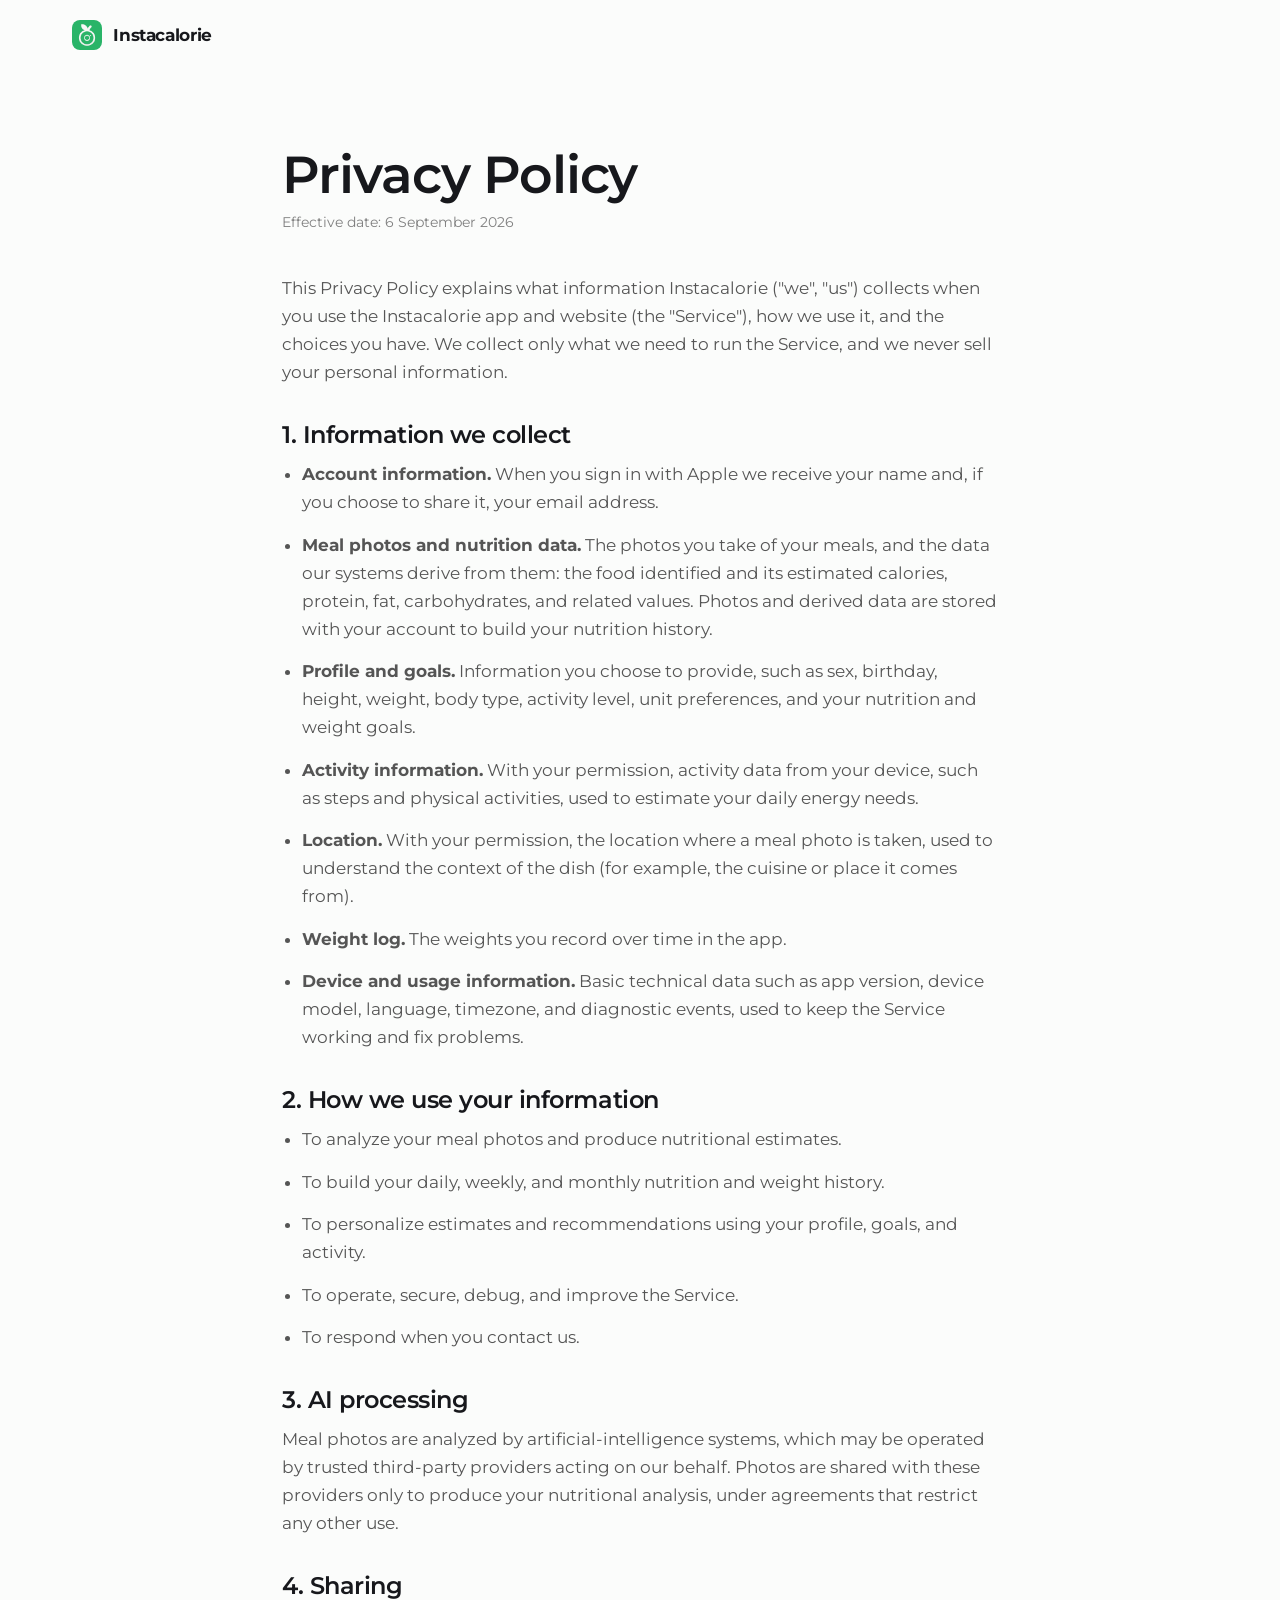
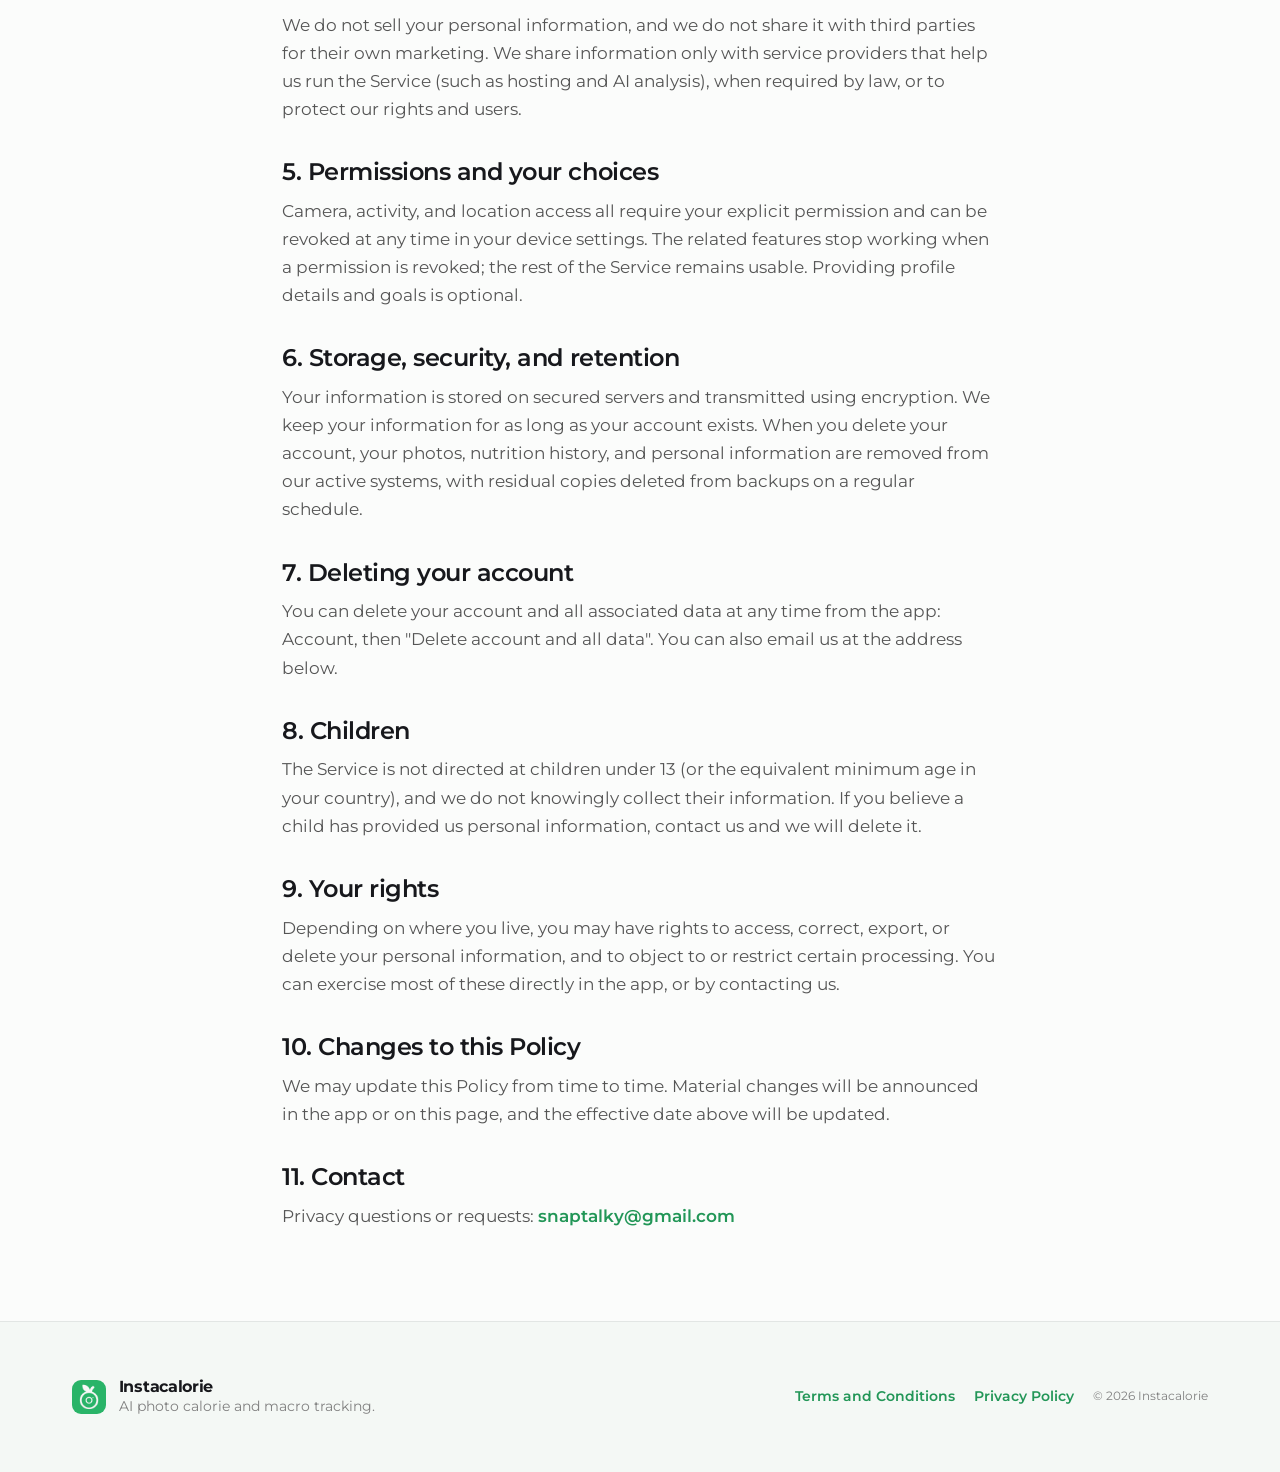
==== privacy/index.html @ 56c182c9 "Add terms and privacy pages" ====
<!DOCTYPE html>
<html lang="en">
<head>
<meta charset="UTF-8">
<meta name="viewport" content="width=device-width, initial-scale=1, viewport-fit=cover">

<title>Privacy Policy · Instacalorie</title>
<meta name="description" content="Privacy Policy for the Instacalorie app.">
<meta name="robots" content="index,follow">
<link rel="canonical" href="https://instacalorie.com/privacy/">

<meta name="theme-color" content="#29B468">
<link rel="icon" type="image/png" sizes="32x32" href="/assets/img/favicon-32.png">
<link rel="apple-touch-icon" sizes="180x180" href="/assets/img/favicon-180.png">

<link rel="preconnect" href="https://fonts.googleapis.com">
<link rel="preconnect" href="https://fonts.gstatic.com" crossorigin>
<link href="https://fonts.googleapis.com/css2?family=Montserrat:wght@400;500;600;700&display=swap" rel="stylesheet">
<link rel="stylesheet" href="/assets/css/styles.css">

<style>
.legal{max-width:var(--container-narrow);margin-inline:auto;padding:clamp(2.5rem,6vw,5rem) var(--pad)}
.legal h1{font-size:var(--fs-h2);margin-bottom:.5rem}
.legal .updated{color:var(--text-mute);font-size:var(--fs-small);margin-bottom:2.5rem}
.legal h2{font-size:var(--fs-h3);margin:2.25rem 0 .75rem}
.legal p,.legal li{color:var(--text-soft);margin-bottom:.9rem}
.legal ul{padding-left:1.25rem;margin-bottom:1rem}
.legal a{color:var(--accent-strong);font-weight:600}
.legal a:hover{text-decoration:underline}
.legal-header{display:flex;align-items:center;gap:.7rem;padding:1.25rem var(--pad);max-width:var(--container);margin-inline:auto}
.legal-header img{width:30px;height:30px;border-radius:8px}
.legal-header strong{letter-spacing:-.02em}
</style>
</head>
<body>

<header class="legal-header">
  <a href="/" style="display:flex;align-items:center;gap:.7rem">
    <img src="/assets/img/logo.png" alt="">
    <strong>Instacalorie</strong>
  </a>
</header>

<main class="legal">
  <h1>Privacy Policy</h1>
  <p class="updated">Effective date: 6 September 2026</p>

  <p>This Privacy Policy explains what information Instacalorie ("we", "us") collects when you use the Instacalorie app and website (the "Service"), how we use it, and the choices you have. We collect only what we need to run the Service, and we never sell your personal information.</p>

  <h2>1. Information we collect</h2>
  <ul>
    <li><strong>Account information.</strong> When you sign in with Apple we receive your name and, if you choose to share it, your email address.</li>
    <li><strong>Meal photos and nutrition data.</strong> The photos you take of your meals, and the data our systems derive from them: the food identified and its estimated calories, protein, fat, carbohydrates, and related values. Photos and derived data are stored with your account to build your nutrition history.</li>
    <li><strong>Profile and goals.</strong> Information you choose to provide, such as sex, birthday, height, weight, body type, activity level, unit preferences, and your nutrition and weight goals.</li>
    <li><strong>Activity information.</strong> With your permission, activity data from your device, such as steps and physical activities, used to estimate your daily energy needs.</li>
    <li><strong>Location.</strong> With your permission, the location where a meal photo is taken, used to understand the context of the dish (for example, the cuisine or place it comes from).</li>
    <li><strong>Weight log.</strong> The weights you record over time in the app.</li>
    <li><strong>Device and usage information.</strong> Basic technical data such as app version, device model, language, timezone, and diagnostic events, used to keep the Service working and fix problems.</li>
  </ul>

  <h2>2. How we use your information</h2>
  <ul>
    <li>To analyze your meal photos and produce nutritional estimates.</li>
    <li>To build your daily, weekly, and monthly nutrition and weight history.</li>
    <li>To personalize estimates and recommendations using your profile, goals, and activity.</li>
    <li>To operate, secure, debug, and improve the Service.</li>
    <li>To respond when you contact us.</li>
  </ul>

  <h2>3. AI processing</h2>
  <p>Meal photos are analyzed by artificial-intelligence systems, which may be operated by trusted third-party providers acting on our behalf. Photos are shared with these providers only to produce your nutritional analysis, under agreements that restrict any other use.</p>

  <h2>4. Sharing</h2>
  <p>We do not sell your personal information, and we do not share it with third parties for their own marketing. We share information only with service providers that help us run the Service (such as hosting and AI analysis), when required by law, or to protect our rights and users.</p>

  <h2>5. Permissions and your choices</h2>
  <p>Camera, activity, and location access all require your explicit permission and can be revoked at any time in your device settings. The related features stop working when a permission is revoked; the rest of the Service remains usable. Providing profile details and goals is optional.</p>

  <h2>6. Storage, security, and retention</h2>
  <p>Your information is stored on secured servers and transmitted using encryption. We keep your information for as long as your account exists. When you delete your account, your photos, nutrition history, and personal information are removed from our active systems, with residual copies deleted from backups on a regular schedule.</p>

  <h2>7. Deleting your account</h2>
  <p>You can delete your account and all associated data at any time from the app: Account, then "Delete account and all data". You can also email us at the address below.</p>

  <h2>8. Children</h2>
  <p>The Service is not directed at children under 13 (or the equivalent minimum age in your country), and we do not knowingly collect their information. If you believe a child has provided us personal information, contact us and we will delete it.</p>

  <h2>9. Your rights</h2>
  <p>Depending on where you live, you may have rights to access, correct, export, or delete your personal information, and to object to or restrict certain processing. You can exercise most of these directly in the app, or by contacting us.</p>

  <h2>10. Changes to this Policy</h2>
  <p>We may update this Policy from time to time. Material changes will be announced in the app or on this page, and the effective date above will be updated.</p>

  <h2>11. Contact</h2>
  <p>Privacy questions or requests: <a href="mailto:snaptalky@gmail.com">snaptalky@gmail.com</a></p>
</main>

<footer class="footer">
  <div class="container footer__grid">
    <div class="footer__brand">
      <img src="/assets/img/logo.png" alt="" width="34" height="34">
      <div>
        <strong>Instacalorie</strong>
        <span>AI photo calorie and macro tracking.</span>
      </div>
    </div>
    <div class="footer__meta">
      <a href="/terms/">Terms and Conditions</a>
      <a href="/privacy/">Privacy Policy</a>
      <small>© 2026 Instacalorie</small>
    </div>
  </div>
</footer>

</body>
</html>
---- assets/css/styles.css ----
/* ============================================================
   Instacalorie landing
   Montserrat · green #29B468 · refined-minimal, Apple-grade
   ============================================================ */

:root{
  /* color roles */
  --bg:#FBFCFB; --surface:#FFFFFF; --surface-tint:#F4F8F5; --surface-mint:#EAF6EF;
  --accent:#29B468; --accent-strong:#229657; --accent-deep:#155A34;
  --accent-200:#D4F0E1; --accent-300:#94DAB4; --accent-400:#70CD9A;
  --ink:#17181C; --ink-2:#0F1013;
  --text:#17181C; --text-soft:#555555; --text-mute:#808080;
  --hair:rgba(23,24,28,.08);
  --on-dark:#FFFFFF; --on-dark-soft:#D5D5D5; --on-dark-mute:#AAAAAA;
  --dark-hair:rgba(255,255,255,.10);

  /* shadows (green-cast, soft) */
  --sh-chip:0 2px 6px rgba(8,36,21,.06), 0 8px 20px rgba(8,36,21,.09);
  --sh-card:0 1px 2px rgba(8,36,21,.04), 0 14px 34px rgba(8,36,21,.06);
  --sh-nav:0 8px 30px rgba(8,36,21,.07);
  --sh-phone:0 2px 8px rgba(8,36,21,.10), 0 20px 40px -22px rgba(8,36,21,.26), 0 34px 60px -46px rgba(20,90,52,.20);
  --sh-phone-soft:0 2px 8px rgba(8,36,21,.06), 0 18px 36px -24px rgba(8,36,21,.18);

  /* geometry */
  --r-sm:8px; --r-md:14px; --r-lg:20px; --r-xl:24px; --r-2xl:32px; --r-pill:999px;
  --container:1200px; --container-narrow:780px;
  --pad:clamp(1.25rem,5vw,2rem);
  --sec:clamp(4.5rem, 3rem + 5vw, 9rem);

  /* type */
  --font:'Montserrat',-apple-system,BlinkMacSystemFont,'Segoe UI',system-ui,sans-serif;
  --fs-display:clamp(2.75rem,1.6rem + 5.6vw,5rem);
  --fs-h2:clamp(2rem,1.4rem + 3vw,3.25rem);
  --fs-h3:clamp(1.25rem,1.05rem + 1vw,1.5rem);
  --fs-lead:clamp(1.0625rem,1rem + .5vw,1.375rem);
  --fs-body:clamp(1rem,.97rem + .15vw,1.0625rem);
  --fs-small:.875rem; --fs-kicker:.75rem;

  /* motion */
  --ease-entrance:cubic-bezier(.16,.84,.44,1);
  --ease-hover:cubic-bezier(.33,0,.2,1);
  --ease-spring:cubic-bezier(.34,1.4,.46,1);
  --ease-glide:cubic-bezier(.45,0,.15,1);
  --dur-instant:90ms; --dur-fast:160ms; --dur-base:320ms; --dur-slow:560ms; --dur-xslow:820ms;
}

*,*::before,*::after{box-sizing:border-box;margin:0;padding:0}
html{-webkit-text-size-adjust:100%;scroll-behavior:smooth}
body{
  font-family:var(--font);font-size:var(--fs-body);line-height:1.65;
  color:var(--text);background:var(--bg);
  -webkit-font-smoothing:antialiased;-moz-osx-font-smoothing:grayscale;
  overflow-x:hidden;
}
img{display:block;max-width:100%;height:auto}
a{color:inherit;text-decoration:none}
h1,h2,h3{line-height:1.08;letter-spacing:-.02em;font-weight:600;text-wrap:balance}
h2{font-size:var(--fs-h2)}
h3{font-size:var(--fs-h3);letter-spacing:-.01em}
:focus-visible{outline:2px solid var(--accent);outline-offset:3px;border-radius:6px}
::selection{background:var(--accent-200);color:var(--accent-deep)}

.container{width:100%;max-width:var(--container);margin-inline:auto;padding-inline:var(--pad)}

.skip-link{
  position:fixed;left:50%;top:-100px;transform:translateX(-50%);z-index:200;
  background:var(--ink);color:#fff;padding:.7rem 1.1rem;border-radius:var(--r-md);
  font-size:var(--fs-small);font-weight:600;transition:top var(--dur-base) var(--ease-entrance)
}
.skip-link:focus{top:14px}

.progress{
  position:fixed;inset:0 0 auto 0;height:2px;z-index:150;
  background:linear-gradient(90deg,var(--accent),var(--accent-400));
  transform:scaleX(0);transform-origin:left;will-change:transform
}

/* ---------- buttons ---------- */
.btn{
  --bbg:var(--ink);--bfg:#fff;
  display:inline-flex;align-items:center;justify-content:center;gap:.5rem;
  font-family:inherit;font-weight:600;font-size:var(--fs-small);
  color:var(--bfg);background:var(--bbg);
  padding:.85rem 1.4rem;min-height:46px;border-radius:var(--r-pill);
  border:1px solid transparent;cursor:pointer;white-space:nowrap;
  transition:transform var(--dur-fast) var(--ease-hover),
             box-shadow var(--dur-fast) var(--ease-hover),
             filter var(--dur-fast) var(--ease-hover),
             background-color var(--dur-fast) var(--ease-hover)
}
.btn--lg{padding:1.05rem 1.85rem;min-height:54px;font-size:1rem}
.btn--dark{box-shadow:0 1px 2px rgba(23,24,28,.10),0 10px 24px rgba(23,24,28,.14)}
.btn--green{--bbg:#1B7845;box-shadow:0 1px 2px rgba(8,36,21,.18),0 12px 30px rgba(27,120,69,.42)}
.btn--ghost{--bbg:transparent;--bfg:var(--ink);border-color:var(--hair);box-shadow:none}
.btn--ghost svg{transition:transform var(--dur-base) var(--ease-hover)}
@media (hover:hover) and (pointer:fine){
  .btn--dark:hover{transform:translateY(-2px);filter:brightness(1.12);box-shadow:0 2px 4px rgba(23,24,28,.12),0 16px 34px rgba(23,24,28,.22)}
  .btn--green:hover{transform:translateY(-2px);filter:brightness(1.08);box-shadow:0 2px 6px rgba(8,36,21,.22),0 18px 40px rgba(27,120,69,.55)}
  .btn--ghost:hover{background:var(--surface);border-color:transparent;box-shadow:var(--sh-chip)}
  .btn--ghost:hover svg{transform:translateY(3px)}
}
.btn:active{transform:translateY(0) scale(.985);transition-duration:var(--dur-instant)}

/* ---------- nav ---------- */
.nav{position:fixed;inset:0 0 auto 0;z-index:120;padding:14px var(--pad);display:flex;justify-content:center}
.nav__pill{
  width:100%;max-width:var(--container);
  display:flex;align-items:center;justify-content:space-between;gap:1rem;
  padding:.5rem .5rem .5rem 1rem;border-radius:var(--r-pill);
  background:transparent;border:1px solid transparent;
  transition:background-color var(--dur-base) var(--ease-hover),
             box-shadow var(--dur-base) var(--ease-hover),
             border-color var(--dur-base) var(--ease-hover),
             backdrop-filter var(--dur-base) var(--ease-hover);
}
.nav--scrolled .nav__pill{
  background:rgba(255,255,255,.72);
  -webkit-backdrop-filter:blur(16px) saturate(150%);
  backdrop-filter:blur(16px) saturate(150%);
  border-color:var(--hair);box-shadow:var(--sh-nav)
}
@supports not ((backdrop-filter:blur(1px)) or (-webkit-backdrop-filter:blur(1px))){
  .nav--scrolled .nav__pill{background:rgba(255,255,255,.95)}
}
.nav__brand{display:flex;align-items:center;gap:.6rem;font-weight:600;font-size:1.05rem;letter-spacing:-.02em;color:var(--ink)}
.nav__logo{width:34px;height:34px;border-radius:9px;box-shadow:0 2px 8px rgba(8,36,21,.18)}
.nav__cta{font-size:.85rem;padding:.65rem 1.15rem;min-height:42px}
.nav__links{display:none;list-style:none;align-items:center;gap:1.9rem;margin:0;padding:0}
.nav__links a{position:relative;font-size:.9rem;font-weight:600;color:var(--ink);padding:.35rem 0}
.nav__links a::after{content:"";position:absolute;left:0;right:0;bottom:-1px;height:2px;background:var(--accent);border-radius:2px;transform:scaleX(0);transform-origin:right;transition:transform var(--dur-fast) var(--ease-hover)}
.nav__links a:hover{color:var(--accent-strong)}
.nav__links a:hover::after{transform:scaleX(1);transform-origin:left}
@media (min-width:760px){.nav__links{display:flex}}

/* ---------- shared section ---------- */
.section{padding-block:var(--sec);position:relative;scroll-margin-top:88px}
.section--tint{background:var(--surface-tint)}
.section__head{max-width:42ch;margin-bottom:clamp(2.5rem,5vw,4rem)}
.section__head--center{margin-inline:auto;text-align:center}
.kicker{
  font-size:var(--fs-kicker);font-weight:600;letter-spacing:.12em;text-transform:uppercase;
  color:var(--accent-strong);margin-bottom:.9rem
}
.kicker--on-dark{color:var(--accent-400)}
.lead{font-size:var(--fs-lead);line-height:1.5;color:var(--text-soft);max-width:52ch;text-wrap:pretty;margin-top:1.1rem}
.lead--on-dark{color:var(--on-dark-soft)}

/* ---------- hero ---------- */
.hero{position:relative;padding-top:clamp(8rem,16vh,11rem);padding-bottom:clamp(3rem,7vw,6rem);overflow:hidden;isolation:isolate}
.aurora{position:absolute;inset:0;z-index:-1;overflow:hidden}
.aurora__blob{position:absolute;border-radius:50%;filter:blur(60px);opacity:.9}
.aurora__blob--a{width:62vw;height:62vw;left:-12vw;top:-18vw;background:radial-gradient(circle,rgba(112,205,154,.34),transparent 62%);animation:drift 22s ease-in-out infinite}
.aurora__blob--b{width:54vw;height:54vw;right:-10vw;top:-8vw;background:radial-gradient(circle,rgba(212,240,225,.7),transparent 60%);animation:drift 28s ease-in-out infinite reverse}
.aurora__blob--c{width:50vw;height:50vw;left:30vw;bottom:-26vw;background:radial-gradient(circle,rgba(148,218,180,.26),transparent 64%)}
@keyframes drift{
  0%{transform:translate3d(-4%,0,0) scale(1)}
  50%{transform:translate3d(6%,-3%,0) scale(1.12)}
  100%{transform:translate3d(-4%,0,0) scale(1)}
}
.hero__grid{display:grid;gap:clamp(2rem,5vw,4rem);align-items:center}
.hero__copy{max-width:34rem}
.eyebrow{
  display:inline-flex;align-items:center;gap:.5rem;
  font-size:var(--fs-kicker);font-weight:600;letter-spacing:.07em;text-transform:uppercase;
  color:var(--accent-strong);background:var(--accent-200);
  padding:.5rem .85rem;border-radius:var(--r-pill);margin-bottom:1.4rem
}
.eyebrow .dot{width:7px;height:7px;border-radius:50%;background:var(--accent);box-shadow:0 0 0 4px rgba(41,180,104,.18)}
.hero__title{font-size:var(--fs-display);font-weight:700;letter-spacing:-.035em;line-height:1.02}
.hero__title .line{display:block}
.hero__title .accent{color:var(--accent-strong)}
.hero__lead{font-size:var(--fs-lead);line-height:1.5;color:var(--text-soft);max-width:40ch;margin-top:1.5rem;text-wrap:pretty}
.hero__actions{display:flex;flex-wrap:wrap;gap:.85rem;margin-top:2rem}
.hero__trust{font-size:var(--fs-small);color:var(--text-mute);margin-top:1.3rem;font-weight:500}

.hero__stage{position:relative;display:flex;justify-content:center}
.hero__phones{position:relative;width:min(86vw,380px);aspect-ratio:1/1.52}

/* ---------- device frame (pure CSS) ---------- */
/* --fr = frame outer radius, --bz = bezel thickness.
   Screen radius is always (--fr - --bz) so the bezel stays a uniform
   width around the curve. Pixel values keep corners circular (a single
   % radius on a tall element makes them elliptical/egg-shaped). */
.device{width:100%;--fr:34px;--bz:11px}
.device__frame{
  position:relative;width:100%;padding:var(--bz);
  background:linear-gradient(155deg,#26272C,#0B0B0D 55%);
  border-radius:var(--fr);
  box-shadow:inset 0 0 0 1px rgba(255,255,255,.07),inset 0 0 0 3px #050506,var(--sh-phone)
}
.device__frame::before{
  content:"";position:absolute;inset:0;border-radius:inherit;pointer-events:none;
  box-shadow:0 0 0 1px rgba(255,255,255,.08)
}
.device__screen{
  position:relative;width:100%;aspect-ratio:var(--shot-ar,430/932);
  overflow:hidden;border-radius:calc(var(--fr) - var(--bz));background:#fff
}
.device__screen img{width:100%;height:100%;object-fit:cover;object-position:top center}
/* screenshots already contain their own status bar, so no overlay island */
.device__island{display:none}
.device__btn{position:absolute;background:#040405;border-radius:2px;box-shadow:inset 0 1px 0 rgba(255,255,255,.05)}
.device__btn--pwr{right:-2px;top:30%;width:3px;height:9%}
.device__btn--vu{left:-2px;top:23%;width:3px;height:6%}
.device__btn--vd{left:-2px;top:33%;width:3px;height:10%}

.device--tilt-l{transform:rotate(-3deg)}
.device--tilt-r{transform:rotate(3deg)}

/* hero phone cluster */
.hero__phones .device--front{
  position:absolute;left:50%;top:0;width:64%;z-index:2;--fr:38px;--bz:12px;
  transform:translateX(-46%) rotate(-4deg) translate3d(var(--mx,0px),var(--my,0px),0)
}
.hero__phones .device--back{
  position:absolute;right:2%;top:13%;width:54%;z-index:1;opacity:.96;--fr:32px;--bz:10px;
  transform:rotate(6deg) translate3d(var(--mx,0px),var(--my,0px),0)
}
.hero-active .aurora,
.hero-active .hero__stage,
.hero-active .hero__phones .device{will-change:transform}
.hero-idle .aurora__blob{animation-play-state:paused}
.hero__phones .device--back .device__frame{box-shadow:inset 0 0 0 1px rgba(255,255,255,.06),inset 0 0 0 3px #050506,var(--sh-phone-soft)}

/* floating chips */
.chip{
  position:absolute;display:inline-flex;align-items:center;gap:.45rem;z-index:4;
  background:rgba(255,255,255,.86);-webkit-backdrop-filter:blur(8px);backdrop-filter:blur(8px);
  border:1px solid rgba(255,255,255,.7);box-shadow:var(--sh-chip);
  font-size:.8rem;font-weight:600;color:var(--ink);
  padding:.55rem .8rem;border-radius:var(--r-lg);white-space:nowrap;
  font-variant-numeric:tabular-nums
}
.chip small{font-size:.65rem;color:var(--text-mute);font-weight:600;margin-left:.15rem}
.chip b{color:var(--accent-strong)}
.chip__dot{width:8px;height:8px;border-radius:50%;background:var(--accent)}
.chip--kcal{left:-6%;top:24%;font-size:.95rem;animation:float 7s ease-in-out infinite}
.chip--macro{right:-8%;top:50%;animation:float 8s ease-in-out infinite .6s}
.chip--goal{left:4%;bottom:6%;animation:float 6.5s ease-in-out infinite .3s}
.chip--goal svg{flex:none}
@keyframes float{0%,100%{transform:translateY(0)}50%{transform:translateY(-9px)}}

/* scroll cue */
.cue{
  position:absolute;left:50%;bottom:clamp(1rem,3vw,2rem);transform:translateX(-50%);
  display:flex;flex-direction:column;align-items:center;gap:.3rem;
  font-size:.7rem;font-weight:600;letter-spacing:.14em;text-transform:uppercase;
  color:var(--text-mute);opacity:.55;
  transition:opacity var(--dur-base) var(--ease-hover)
}
.cue svg{animation:nudge 1.8s ease-in-out infinite}
@keyframes nudge{0%,100%{transform:translateY(0)}50%{transform:translateY(5px)}}
.cue.is-hidden{opacity:0;pointer-events:none}

/* ---------- reassurance band ---------- */
.band{background:var(--surface-tint);padding-block:clamp(1.6rem,3vw,2.4rem);border-block:1px solid var(--hair)}
.band__line{text-align:center;font-size:var(--fs-small);font-weight:600;letter-spacing:.02em;color:var(--text-soft)}
.band__line i{color:var(--accent-300);font-style:normal;margin-inline:.4rem}

/* ---------- how it works ---------- */
.steps{display:flex;flex-direction:column;gap:clamp(3rem,7vw,6rem)}
.step{display:grid;gap:clamp(1.5rem,4vw,3.5rem);align-items:center}
.step__media{position:relative;display:flex;justify-content:center}
.step__num{
  position:absolute;left:-.2rem;top:-2.4rem;z-index:0;
  font-size:clamp(3.5rem,9vw,6rem);font-weight:700;line-height:1;
  color:var(--accent-300);opacity:.55;letter-spacing:-.04em
}
.step .device--step{width:clamp(178px,40vw,222px);position:relative;z-index:1;--fr:34px;--bz:11px}
.step__text h3{margin-bottom:.6rem}
.step__text p{color:var(--text-soft);max-width:34ch;font-size:var(--fs-lead);line-height:1.5}

/* ---------- features ---------- */
.cards{display:grid;gap:1.25rem}
.card{border-radius:var(--r-xl)}
.card--a{background:var(--accent-200)}
.card--b{background:var(--surface)}
.card--c{background:var(--surface-mint)}
.card--b{border:1px solid var(--hair)}
.card__inner{
  position:relative;padding:clamp(1.6rem,3vw,2.2rem);border-radius:inherit;height:100%;
  transition:transform var(--dur-base) var(--ease-hover),box-shadow var(--dur-base) var(--ease-hover)
}
.card__inner::before{
  content:"";position:absolute;left:clamp(1.6rem,3vw,2.2rem);right:clamp(1.6rem,3vw,2.2rem);top:0;height:2px;
  background:var(--accent);border-radius:2px;transform:scaleX(0);transform-origin:left;
  transition:transform var(--dur-base) var(--ease-hover)
}
.card__ico{
  display:inline-flex;align-items:center;justify-content:center;
  width:52px;height:52px;border-radius:var(--r-md);
  background:rgba(255,255,255,.6);color:var(--accent-strong);margin-bottom:1.1rem
}
.card--b .card__ico{background:var(--surface-tint)}
.card h3{margin-bottom:.45rem}
.card p{color:var(--text-soft);font-size:var(--fs-body)}
@media (hover:hover) and (pointer:fine){
  .card:hover .card__inner{transform:translateY(-6px);box-shadow:var(--sh-card)}
  .card:hover .card__inner::before{transform:scaleX(1)}
}

/* ---------- split (dashboard / history) ---------- */
.split__grid{display:grid;gap:clamp(2.5rem,6vw,5rem);align-items:center}
.split__media{display:flex;justify-content:center}
.split .device--show{width:clamp(196px,24vw,242px);--fr:36px;--bz:12px}
.facts{list-style:none;margin-top:1.8rem;display:flex;flex-direction:column;gap:.7rem}
.facts li{display:flex;align-items:flex-start;gap:.75rem;font-weight:500;color:var(--text)}
.facts__mk{flex:none;width:16px;height:2px;border-radius:2px;background:var(--accent-300);margin-top:.78em}

/* ---------- AI engine (dark) + signature scan ---------- */
.engine{background:var(--ink);color:var(--on-dark);overflow:hidden;isolation:isolate}
.engine::before{content:"";position:absolute;inset:0 0 auto 0;height:1px;background:linear-gradient(90deg,transparent,rgba(41,180,104,.5),transparent)}
.engine__glow{position:absolute;inset:0;z-index:-1;background:radial-gradient(46% 46% at 62% 38%,rgba(41,180,104,.30),transparent 70%),radial-gradient(40% 40% at 10% 90%,rgba(20,90,52,.25),transparent 70%)}
.engine__grid{display:grid;gap:clamp(2.5rem,6vw,4.5rem);align-items:center}
.engine h2{color:#fff}
.tiles{display:grid;gap:.85rem;margin-top:2.2rem}
.tile{
  background:rgba(255,255,255,.04);border:1px solid var(--dark-hair);
  border-radius:var(--r-md);padding:1rem 1.2rem;display:flex;flex-direction:column;gap:.15rem
}
.tile b{font-size:1.05rem;color:#fff;font-weight:600}
.tile span{font-size:var(--fs-small);color:var(--on-dark-mute)}

.engine__visual{display:flex;justify-content:center}
.scan{width:clamp(192px,24vw,244px);--fr:36px;--bz:12px}
.scan .device__screen{background:#0c0c0e}
.scan__reticle{position:absolute;inset:14% 12% 30% 12%;z-index:2;opacity:0;transform:scale(1.06)}
.scan__reticle i{position:absolute;width:22px;height:22px;border:2.5px solid var(--accent-400)}
.scan__reticle i:nth-child(1){left:0;top:0;border-right:0;border-bottom:0;border-radius:6px 0 0 0}
.scan__reticle i:nth-child(2){right:0;top:0;border-left:0;border-bottom:0;border-radius:0 6px 0 0}
.scan__reticle i:nth-child(3){left:0;bottom:0;border-right:0;border-top:0;border-radius:0 0 0 6px}
.scan__reticle i:nth-child(4){right:0;bottom:0;border-left:0;border-top:0;border-radius:0 0 6px 0}
.scan__beam{
  position:absolute;left:0;right:0;top:0;height:70px;z-index:2;opacity:0;
  background:linear-gradient(180deg,transparent,rgba(41,180,104,.28) 70%,rgba(41,180,104,.85));
  box-shadow:0 0 22px 6px rgba(41,180,104,.45)
}
.scan__beam::after{content:"";position:absolute;left:0;right:0;bottom:0;height:3px;background:var(--accent-400)}
.scan__chip{
  position:absolute;z-index:4;display:inline-flex;align-items:center;gap:.4rem;
  font-size:.74rem;font-weight:600;color:var(--ink);
  background:rgba(255,255,255,.94);border-radius:var(--r-md);
  padding:.42rem .62rem;box-shadow:0 8px 20px rgba(0,0,0,.3);
  opacity:0;transform:translateY(8px) scale(.86);font-variant-numeric:tabular-nums
}
.scan__dot{width:7px;height:7px;border-radius:50%;background:var(--accent)}
.scan__chip--1{left:6%;top:20%}
.scan__chip--2{right:5%;top:38%}
.scan__chip--3{left:9%;bottom:30%}
.scan__chip--4{right:8%;bottom:22%}

.scan--run .scan__reticle{animation:retIn .26s var(--ease-entrance) forwards}
.scan--run .scan__beam{animation:beam 1.06s var(--ease-glide) .18s forwards}
.scan--run .scan__chip{animation:chipPop .36s var(--ease-spring) forwards}
.scan--run .scan__chip--1{animation-delay:1s}
.scan--run .scan__chip--2{animation-delay:1.09s}
.scan--run .scan__chip--3{animation-delay:1.18s}
.scan--run .scan__chip--4{animation-delay:1.27s}
.scan--run .scan__reticle{animation:retIn .26s var(--ease-entrance) forwards,retFade .4s ease 1.1s forwards}
@keyframes retIn{to{opacity:.75;transform:scale(1)}}
@keyframes retFade{to{opacity:.18}}
@keyframes beam{
  0%{opacity:0;transform:translateY(0)}
  12%{opacity:.95}
  80%{opacity:.95}
  100%{opacity:0;transform:translateY(calc(100% + 70px))}
}
@keyframes chipPop{to{opacity:1;transform:translateY(0) scale(1)}}

/* ---------- showcase mosaic ---------- */
.showcase .mosaic{
  display:flex;gap:1rem;padding:2.5rem var(--pad) .5rem;
  overflow-x:auto;scroll-snap-type:x mandatory;-webkit-overflow-scrolling:touch;
  scrollbar-width:none
}
.showcase .mosaic::-webkit-scrollbar{display:none}
.mosaic__item{flex:0 0 auto;scroll-snap-align:center}
.device--mini{width:clamp(170px,52vw,210px);--fr:30px;--bz:9px}

/* ---------- faq ---------- */
.faq__list{max-width:760px;margin-inline:auto;display:flex;flex-direction:column;gap:.7rem}
.faq__item{background:var(--surface);border:1px solid var(--hair);border-radius:var(--r-lg);transition:border-color var(--dur-base) var(--ease-hover),box-shadow var(--dur-base) var(--ease-hover)}
.faq__item[open]{border-color:transparent;box-shadow:var(--sh-card)}
.faq__item summary{
  list-style:none;cursor:pointer;display:flex;align-items:center;justify-content:space-between;
  gap:1.25rem;padding:1.15rem 1.35rem;font-weight:600;font-size:1.0625rem;
  color:var(--ink);line-height:1.4
}
.faq__item summary::-webkit-details-marker{display:none}
.faq__item summary:hover{color:var(--accent-strong)}
.faq__icon{position:relative;flex:none;width:18px;height:18px}
.faq__icon::before,.faq__icon::after{content:"";position:absolute;background:var(--accent-strong);border-radius:2px;transition:transform var(--dur-base) var(--ease-hover)}
.faq__icon::before{left:0;top:8px;width:18px;height:2px}
.faq__icon::after{left:8px;top:0;width:2px;height:18px}
.faq__item[open] .faq__icon::after{transform:scaleY(0)}
.faq__a{padding:0 1.35rem 1.25rem}
.faq__a p{margin-top:-.15rem;color:var(--text-soft);font-size:var(--fs-body);line-height:1.6;max-width:64ch}

/* ---------- closer ---------- */
.closer{background:var(--ink);color:#fff;text-align:center;overflow:hidden;isolation:isolate}
.closer__glow{position:absolute;inset:0;z-index:-1;background:radial-gradient(50% 60% at 50% 35%,rgba(41,180,104,.34),transparent 70%)}
.closer__inner{max-width:var(--container-narrow);margin-inline:auto;display:flex;flex-direction:column;align-items:center}
.closer h2{color:#fff;font-size:clamp(2.25rem, 1.5rem + 4vw, 4rem)}
.closer .lead{margin-bottom:2.2rem}
.closer__note{font-size:var(--fs-small);color:var(--on-dark-mute);margin-top:1.1rem}

/* ---------- footer ---------- */
.footer{background:var(--surface-tint);border-top:1px solid var(--hair);padding-block:clamp(2.5rem,5vw,3.5rem)}
.footer__grid{display:flex;flex-wrap:wrap;gap:1.5rem;justify-content:space-between;align-items:center}
.footer__brand{display:flex;align-items:center;gap:.8rem}
.footer__brand img{width:34px;height:34px;border-radius:9px}
.footer__brand>div{display:flex;flex-direction:column;gap:2px}
.footer__brand strong{font-size:1rem;letter-spacing:-.02em;color:var(--ink);line-height:1.15}
.footer__brand span{font-size:var(--fs-small);color:var(--text-mute);line-height:1.25}
.footer__meta{display:flex;flex-direction:column;align-items:flex-start;gap:.35rem;font-size:var(--fs-small)}
.footer__meta a{font-weight:600;color:var(--accent-strong)}
.footer__meta a:hover{text-decoration:underline}
.footer__meta span{color:var(--text-soft)}
.footer__meta small{color:var(--text-mute)}

/* ============================================================
   load + reveal animation (only when JS is present)
   ============================================================ */
.js .lift{opacity:0;transform:translateY(18px);
  transition:opacity var(--dur-slow) var(--ease-entrance),
             transform var(--dur-slow) var(--ease-entrance),
             filter var(--dur-slow) var(--ease-entrance)}
.js .lift--blur{filter:blur(8px)}
.js .lift--phone{transform:translateY(40px) scale(.955)}
.js.is-loaded .lift{opacity:1;transform:none;filter:none;transition-delay:var(--d,0ms)}

.js .reveal{opacity:0;transform:translateY(28px);
  transition:opacity var(--dur-base) var(--ease-entrance),
             transform var(--dur-base) var(--ease-entrance)}
.js [data-stagger] .reveal{transition-delay:calc(min(var(--i,0),5) * 70ms)}
.js .reveal.is-in{opacity:1;transform:none}

/* ============================================================
   responsive
   ============================================================ */
@media (min-width:640px){
  .cards{grid-template-columns:repeat(3,1fr)}
  .footer__meta{flex-direction:row;align-items:center;gap:1.2rem}
}
@media (min-width:900px){
  .hero{padding-top:clamp(9rem,18vh,13rem)}
  .hero__grid{grid-template-columns:1.05fr .95fr}
  .hero__phones{width:min(100%,440px)}
  .step{grid-template-columns:1fr 1fr}
  .step--reverse .step__media{order:2}
  .step__text{padding-left:1rem}
  .step--reverse .step__text{padding-left:0;padding-right:1rem}
  .split__grid{grid-template-columns:1fr 1fr}
  .split__grid--rev .split__media{order:0}
  .engine__grid{grid-template-columns:1.05fr .95fr}
  .showcase .mosaic{
    overflow:visible;justify-content:center;align-items:center;
    flex-wrap:nowrap;gap:0;padding-block:3.5rem 1.5rem
  }
  .mosaic__item{transform:rotate(var(--rot)) translateY(calc(var(--i) * 0px));margin-inline:-1.6%}
  .mosaic__item:nth-child(even){margin-top:2rem}
  .mosaic__item:nth-child(odd){margin-bottom:2rem}
  .device--mini{width:clamp(132px,11.5vw,164px);--fr:24px;--bz:8px;transition:transform var(--dur-base) var(--ease-hover)}
  .mosaic__item:hover{position:relative;z-index:5}
  .mosaic__item:hover .device--mini{transform:scale(1.05)}
}
@media (min-width:1200px){
  .step{gap:5rem}
  .split__grid{gap:6rem}
}

/* ============================================================
   reduced motion
   ============================================================ */
@media (prefers-reduced-motion:reduce){
  html{scroll-behavior:auto}
  .aurora__blob,.chip,.cue svg{animation:none!important}
  .js .lift,.js .reveal{transform:none!important;filter:none!important;
    transition:opacity var(--dur-fast) ease;transition-delay:0ms!important}
  .js .lift--phone{transform:none!important}
  .scan--run .scan__reticle{animation:retIn .3s ease forwards}
  .scan--run .scan__beam{display:none}
  .scan--run .scan__chip{animation:chipPop .3s ease forwards}
  .scan--run .scan__chip--1{animation-delay:.1s}
  .scan--run .scan__chip--2{animation-delay:.2s}
  .scan--run .scan__chip--3{animation-delay:.3s}
  .scan--run .scan__chip--4{animation-delay:.4s}
  @keyframes chipPop{to{opacity:1;transform:none}}
  .btn:active{transform:none}
  @media (hover:hover){
    .btn--dark:hover,.btn--green:hover,.card:hover .card__inner,.mosaic__item:hover .device--mini{transform:none}
  }
}
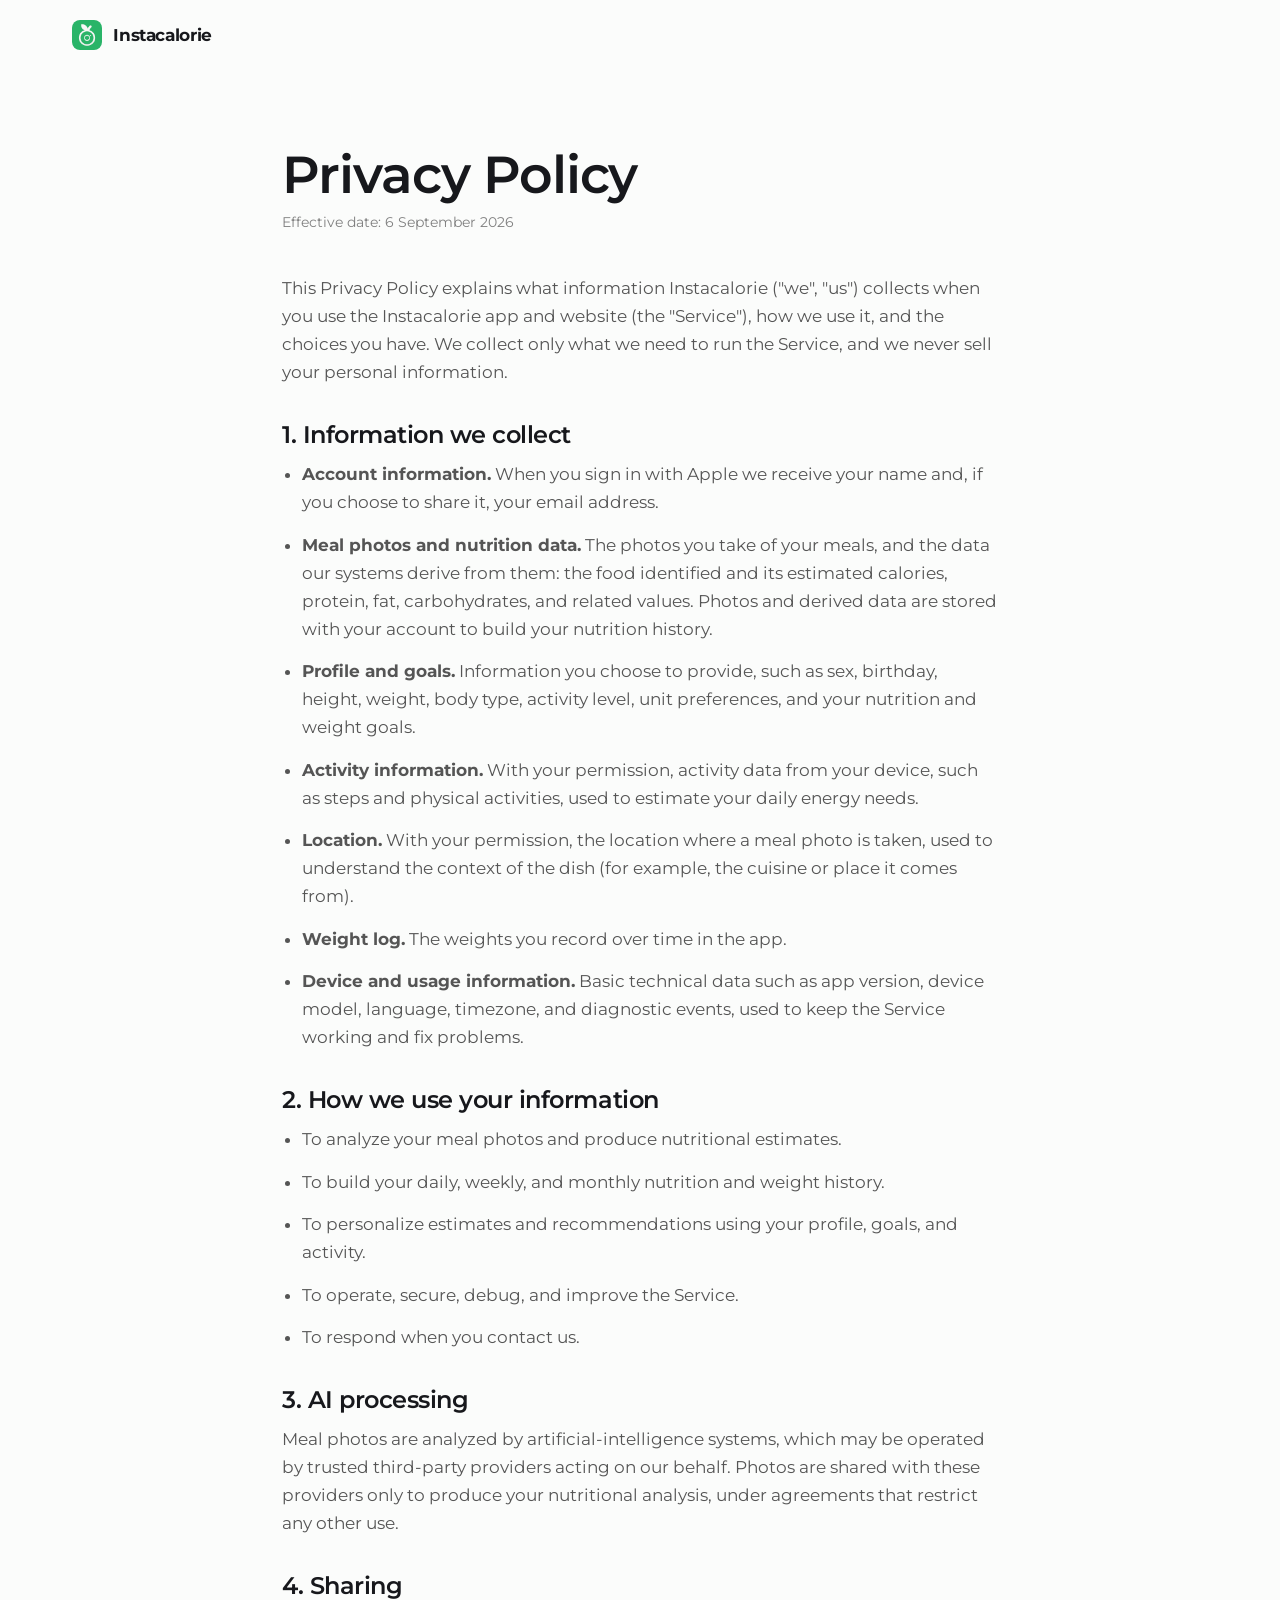
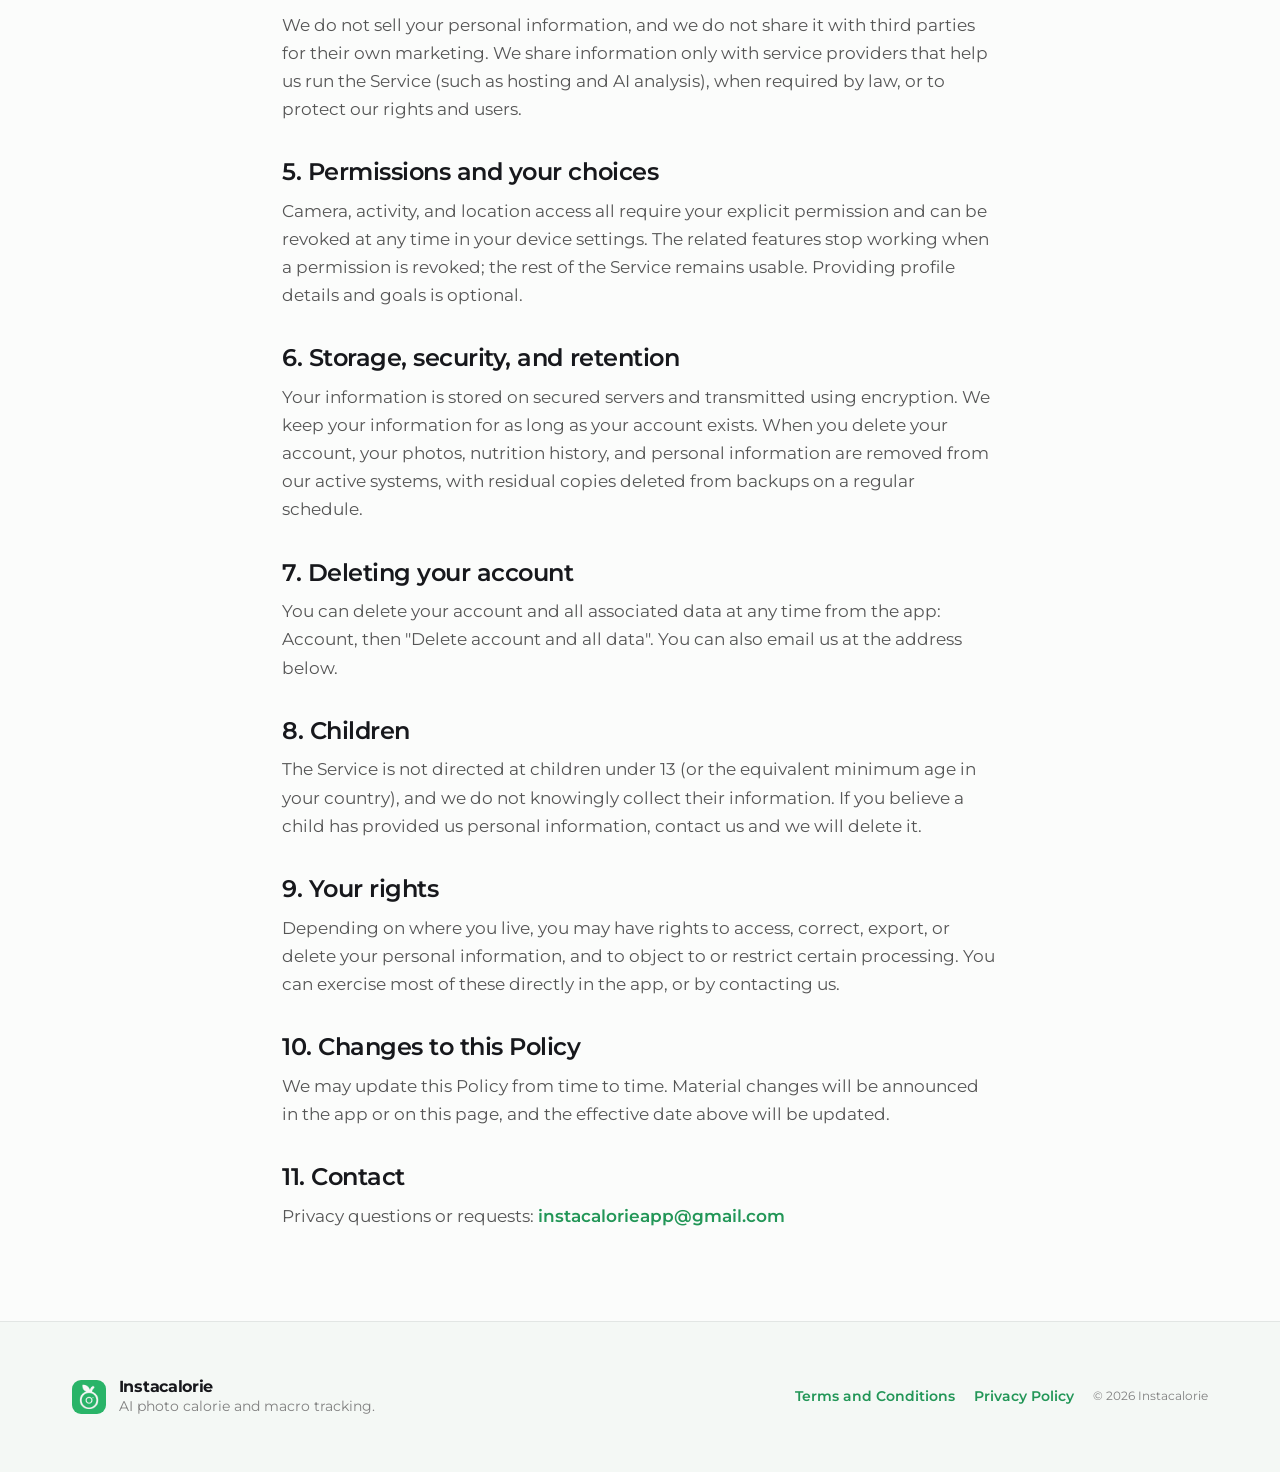
==== commit dd683742: "Use support email on legal pages" ====
--- a/privacy/index.html
+++ b/privacy/index.html
@@ -92,7 +92,7 @@
   <p>We may update this Policy from time to time. Material changes will be announced in the app or on this page, and the effective date above will be updated.</p>
 
   <h2>11. Contact</h2>
-  <p>Privacy questions or requests: <a href="mailto:snaptalky@gmail.com">snaptalky@gmail.com</a></p>
+  <p>Privacy questions or requests: <a href="mailto:instacalorieapp@gmail.com">instacalorieapp@gmail.com</a></p>
 </main>
 
 <footer class="footer">
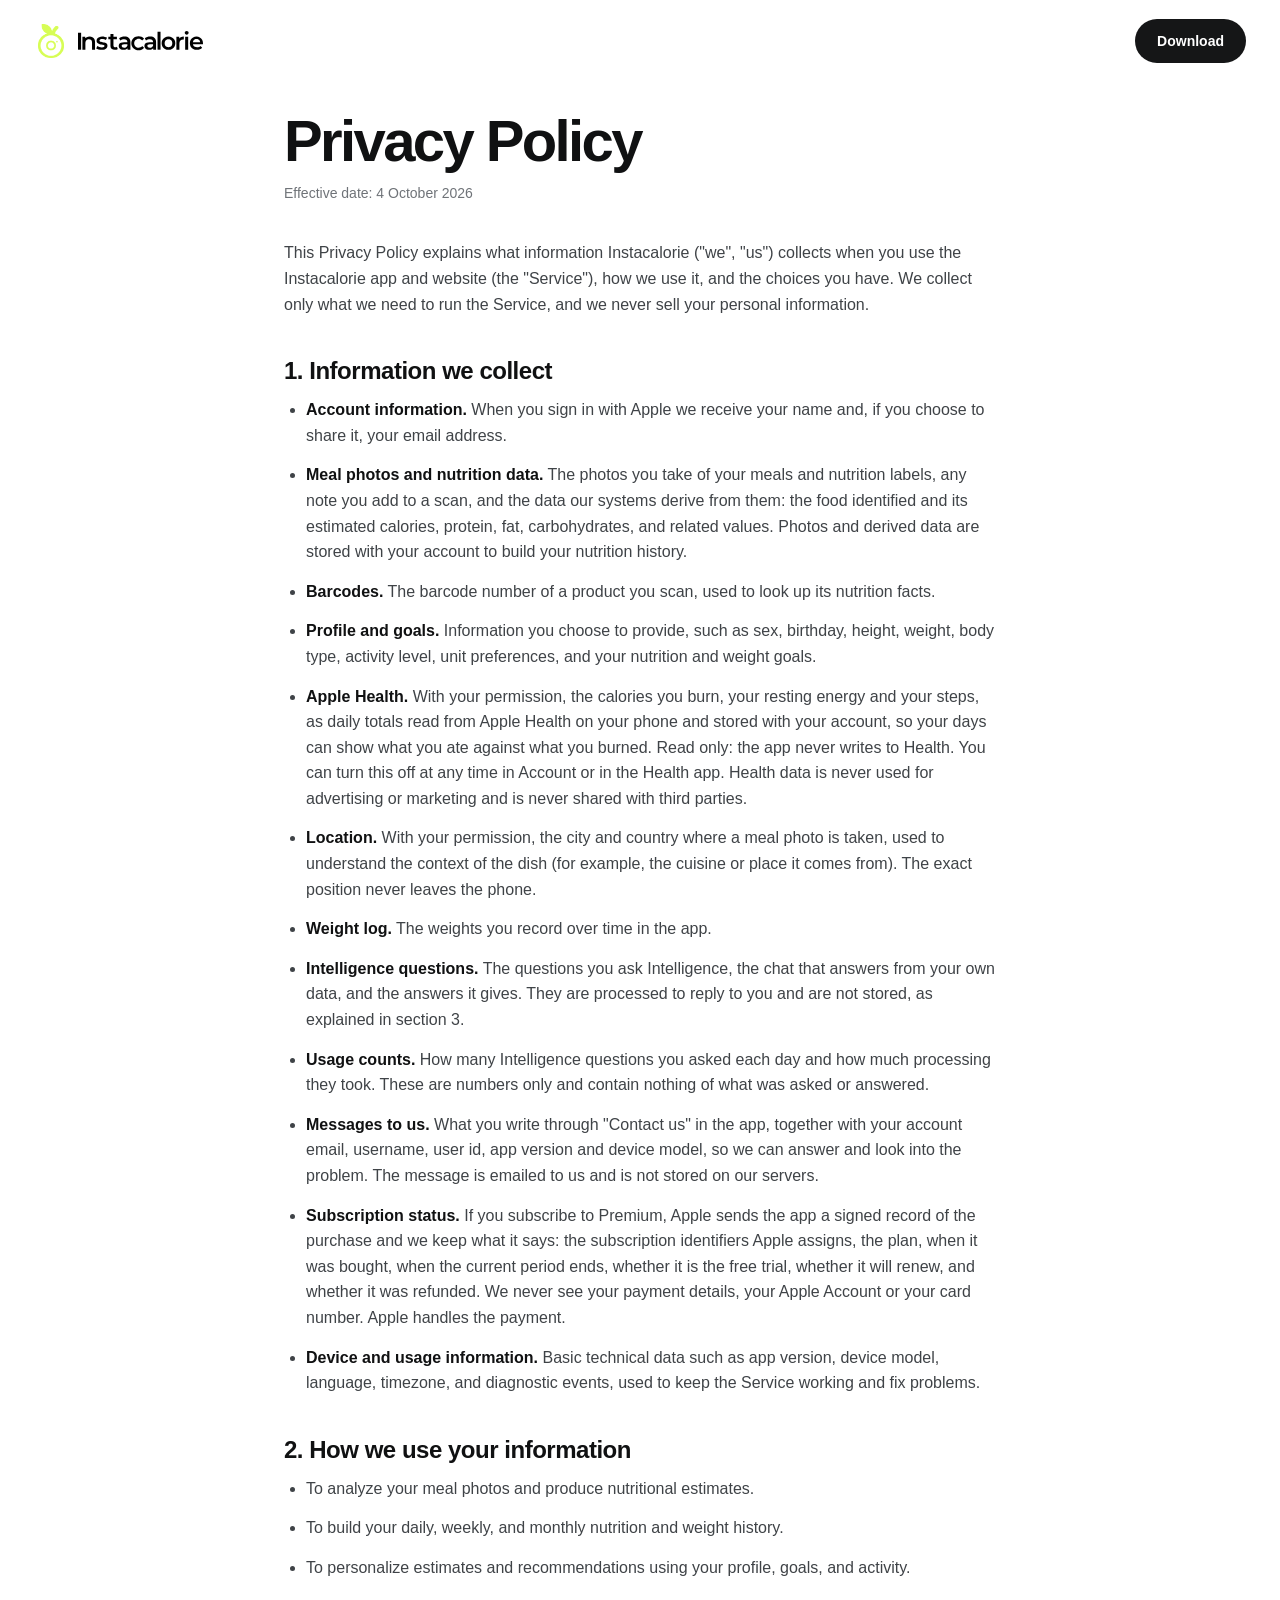
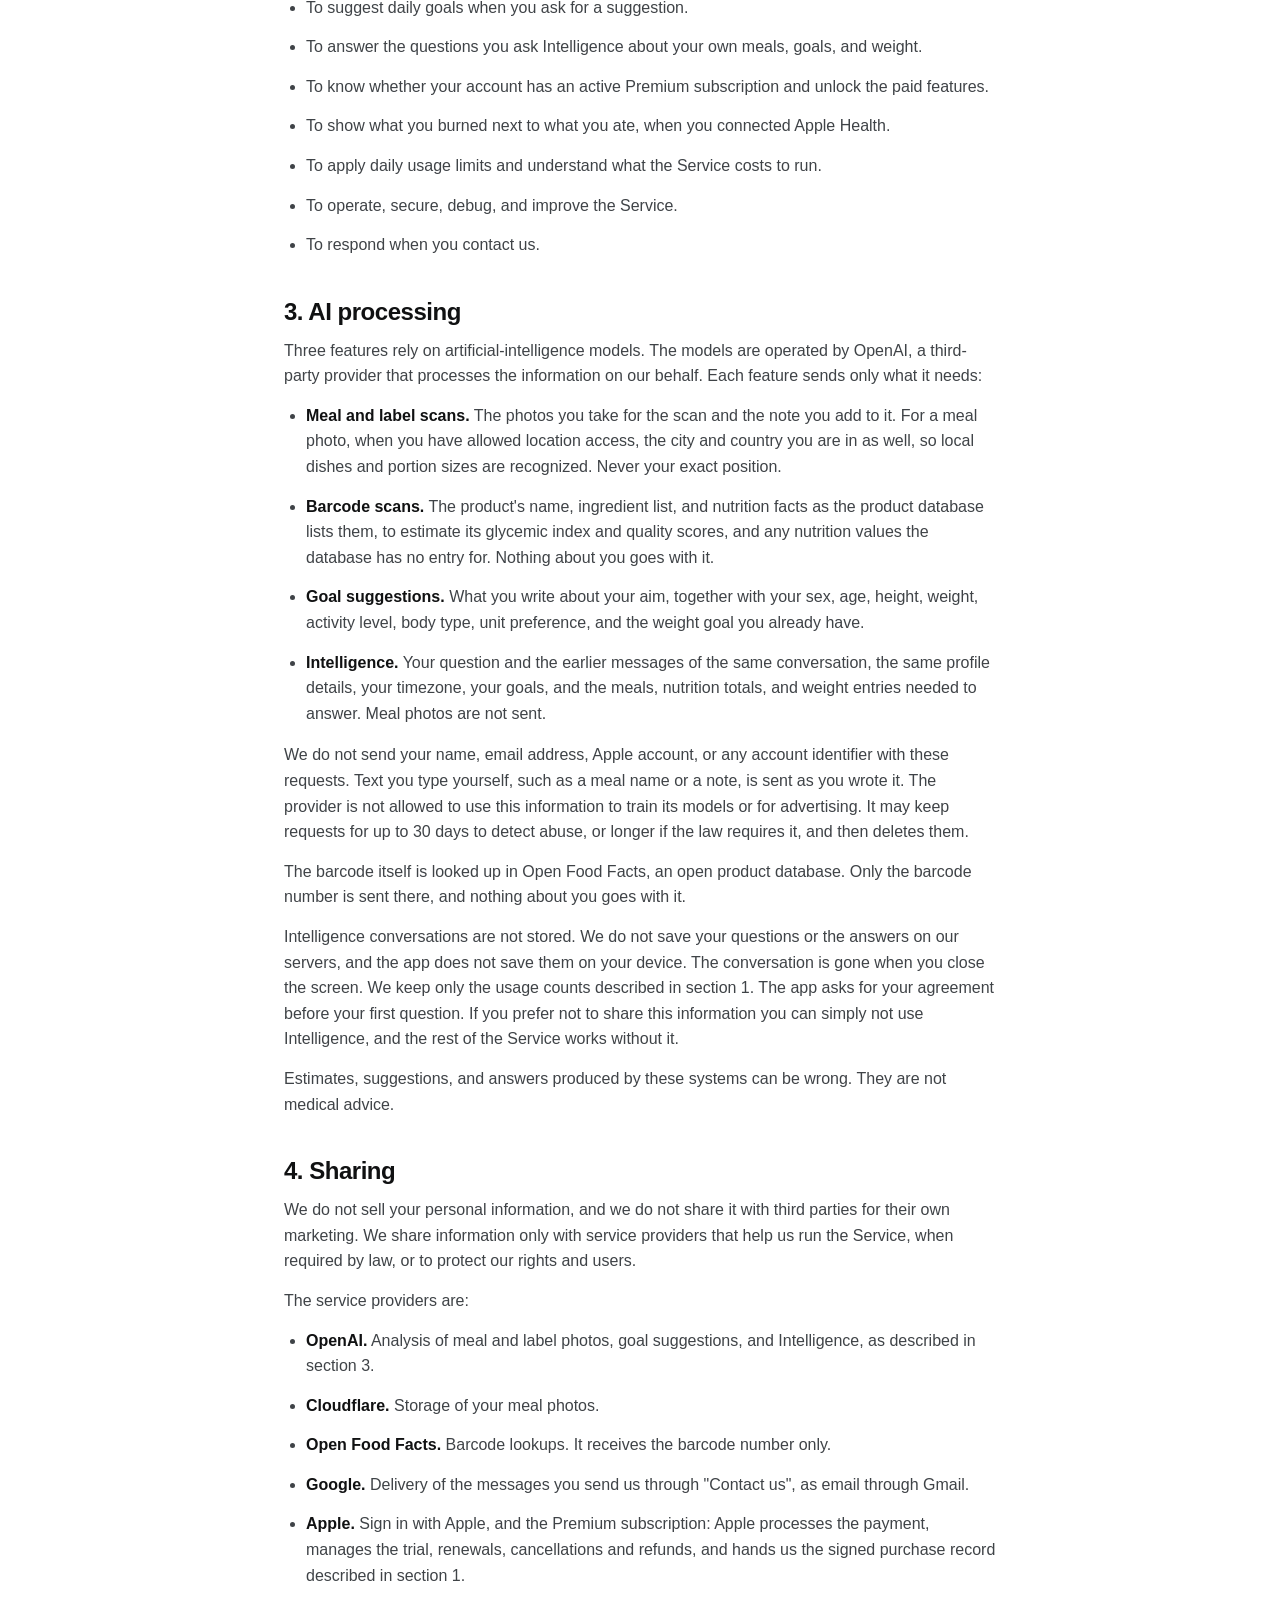
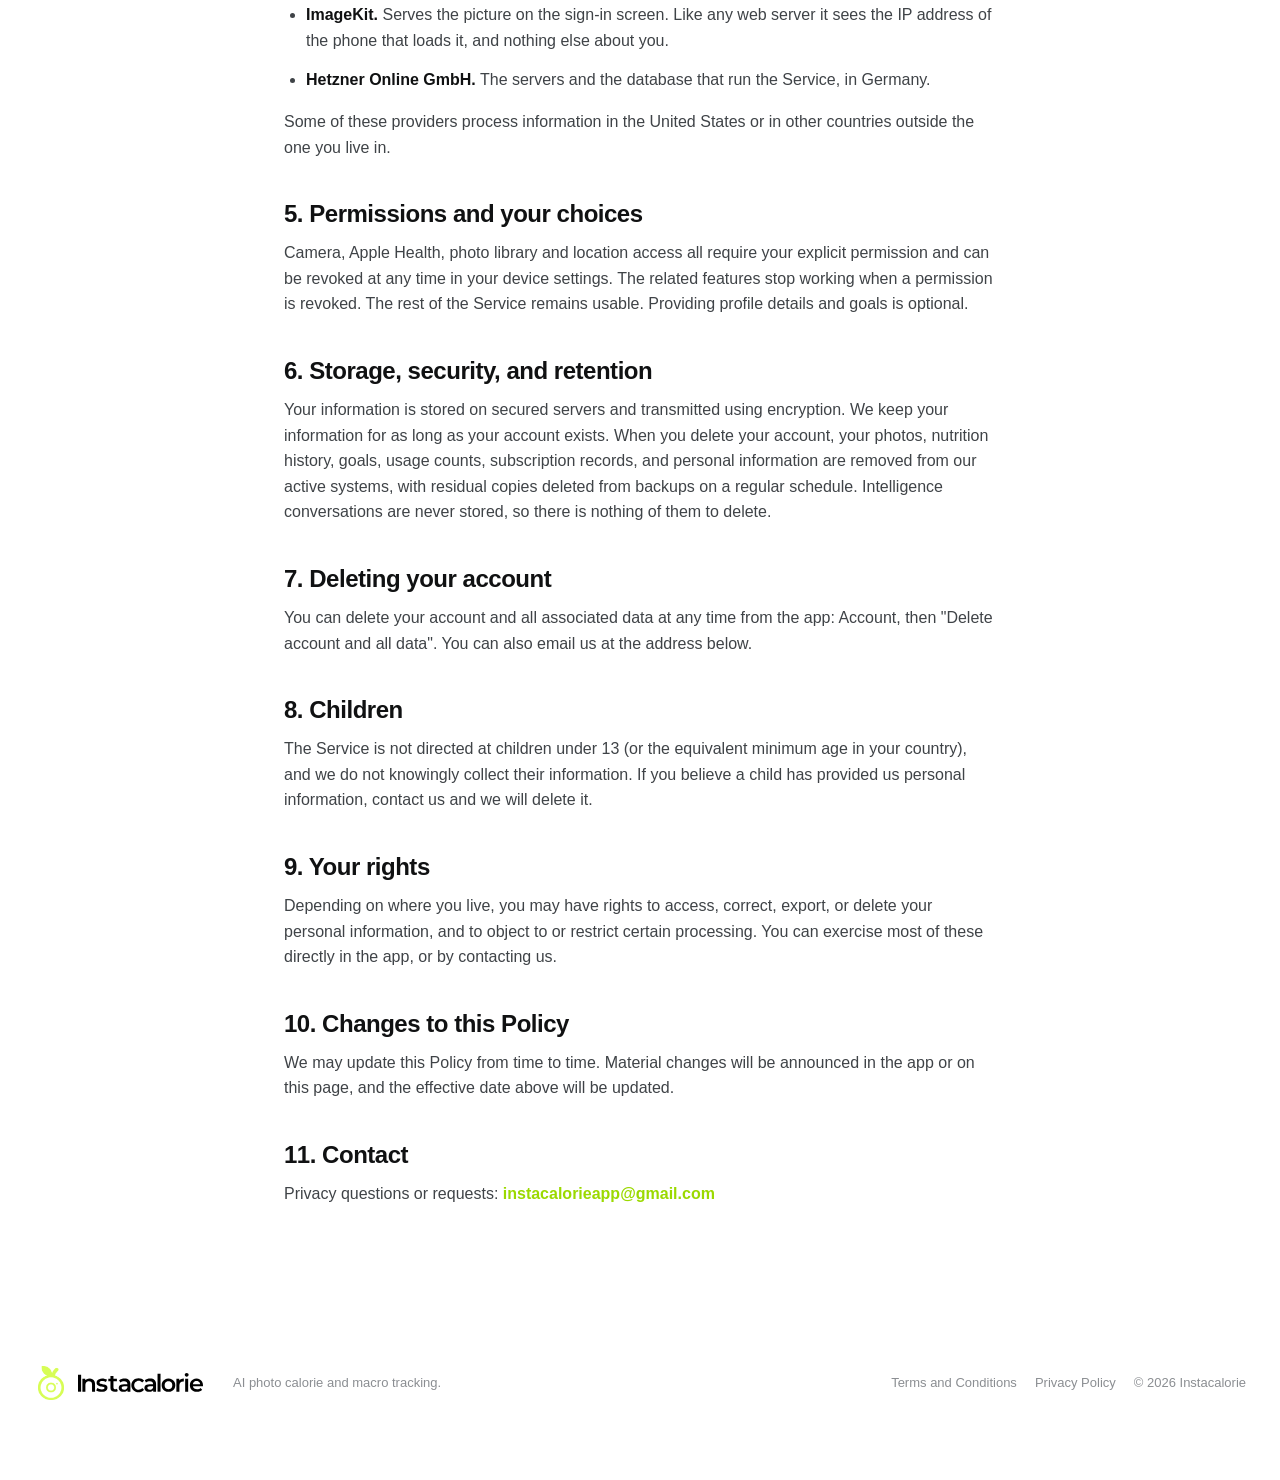
==== commit 3baa5466: "new site design, legal pages in the same shell, store screenshots" ====
--- a/privacy/index.html
+++ b/privacy/index.html
@@ -1,60 +1,38 @@
-<!DOCTYPE html>
+<!doctype html>
 <html lang="en">
 <head>
-<meta charset="UTF-8">
-<meta name="viewport" content="width=device-width, initial-scale=1, viewport-fit=cover">
-
+<meta charset="utf-8">
+<meta name="viewport" content="width=device-width,initial-scale=1,viewport-fit=cover">
 <title>Privacy Policy · Instacalorie</title>
 <meta name="description" content="Privacy Policy for the Instacalorie app.">
 <meta name="robots" content="index,follow">
 <link rel="canonical" href="https://instacalorie.com/privacy/">
-
-<meta name="theme-color" content="#29B468">
+<meta name="theme-color" content="#9bd900">
 <link rel="icon" type="image/png" sizes="32x32" href="/assets/img/favicon-32.png">
 <link rel="apple-touch-icon" sizes="180x180" href="/assets/img/favicon-180.png">
-
-<link rel="preconnect" href="https://fonts.googleapis.com">
-<link rel="preconnect" href="https://fonts.gstatic.com" crossorigin>
-<link href="https://fonts.googleapis.com/css2?family=Montserrat:wght@400;500;600;700&display=swap" rel="stylesheet">
-<link rel="stylesheet" href="/assets/css/styles.css">
-
-<style>
-.legal{max-width:var(--container-narrow);margin-inline:auto;padding:clamp(2.5rem,6vw,5rem) var(--pad)}
-.legal h1{font-size:var(--fs-h2);margin-bottom:.5rem}
-.legal .updated{color:var(--text-mute);font-size:var(--fs-small);margin-bottom:2.5rem}
-.legal h2{font-size:var(--fs-h3);margin:2.25rem 0 .75rem}
-.legal p,.legal li{color:var(--text-soft);margin-bottom:.9rem}
-.legal ul{padding-left:1.25rem;margin-bottom:1rem}
-.legal a{color:var(--accent-strong);font-weight:600}
-.legal a:hover{text-decoration:underline}
-.legal-header{display:flex;align-items:center;gap:.7rem;padding:1.25rem var(--pad);max-width:var(--container);margin-inline:auto}
-.legal-header img{width:30px;height:30px;border-radius:8px}
-.legal-header strong{letter-spacing:-.02em}
-</style>
+<link rel="stylesheet" href="/styles.css">
 </head>
 <body>
-
-<header class="legal-header">
-  <a href="/" style="display:flex;align-items:center;gap:.7rem">
-    <img src="/assets/img/logo.png" alt="">
-    <strong>Instacalorie</strong>
-  </a>
-</header>
-
+<header class="nav"><a class="brand" href="/"><img src="/assets/logo.png" alt=""><img class="wordmark" src="/assets/wordmark.svg" alt="Instacalorie"></a><a class="pill dark appstore" href="#" data-soon> Download</a></header>
 <main class="legal">
   <h1>Privacy Policy</h1>
-  <p class="updated">Effective date: 6 September 2026</p>
+  <p class="updated">Effective date: 4 October 2026</p>
 
   <p>This Privacy Policy explains what information Instacalorie ("we", "us") collects when you use the Instacalorie app and website (the "Service"), how we use it, and the choices you have. We collect only what we need to run the Service, and we never sell your personal information.</p>
 
   <h2>1. Information we collect</h2>
   <ul>
     <li><strong>Account information.</strong> When you sign in with Apple we receive your name and, if you choose to share it, your email address.</li>
-    <li><strong>Meal photos and nutrition data.</strong> The photos you take of your meals, and the data our systems derive from them: the food identified and its estimated calories, protein, fat, carbohydrates, and related values. Photos and derived data are stored with your account to build your nutrition history.</li>
+    <li><strong>Meal photos and nutrition data.</strong> The photos you take of your meals and nutrition labels, any note you add to a scan, and the data our systems derive from them: the food identified and its estimated calories, protein, fat, carbohydrates, and related values. Photos and derived data are stored with your account to build your nutrition history.</li>
+    <li><strong>Barcodes.</strong> The barcode number of a product you scan, used to look up its nutrition facts.</li>
     <li><strong>Profile and goals.</strong> Information you choose to provide, such as sex, birthday, height, weight, body type, activity level, unit preferences, and your nutrition and weight goals.</li>
-    <li><strong>Activity information.</strong> With your permission, activity data from your device, such as steps and physical activities, used to estimate your daily energy needs.</li>
-    <li><strong>Location.</strong> With your permission, the location where a meal photo is taken, used to understand the context of the dish (for example, the cuisine or place it comes from).</li>
+    <li><strong>Apple Health.</strong> With your permission, the calories you burn, your resting energy and your steps, as daily totals read from Apple Health on your phone and stored with your account, so your days can show what you ate against what you burned. Read only: the app never writes to Health. You can turn this off at any time in Account or in the Health app. Health data is never used for advertising or marketing and is never shared with third parties.</li>
+    <li><strong>Location.</strong> With your permission, the city and country where a meal photo is taken, used to understand the context of the dish (for example, the cuisine or place it comes from). The exact position never leaves the phone.</li>
     <li><strong>Weight log.</strong> The weights you record over time in the app.</li>
+    <li><strong>Intelligence questions.</strong> The questions you ask Intelligence, the chat that answers from your own data, and the answers it gives. They are processed to reply to you and are not stored, as explained in section 3.</li>
+    <li><strong>Usage counts.</strong> How many Intelligence questions you asked each day and how much processing they took. These are numbers only and contain nothing of what was asked or answered.</li>
+    <li><strong>Messages to us.</strong> What you write through "Contact us" in the app, together with your account email, username, user id, app version and device model, so we can answer and look into the problem. The message is emailed to us and is not stored on our servers.</li>
+    <li><strong>Subscription status.</strong> If you subscribe to Premium, Apple sends the app a signed record of the purchase and we keep what it says: the subscription identifiers Apple assigns, the plan, when it was bought, when the current period ends, whether it is the free trial, whether it will renew, and whether it was refunded. We never see your payment details, your Apple Account or your card number. Apple handles the payment.</li>
     <li><strong>Device and usage information.</strong> Basic technical data such as app version, device model, language, timezone, and diagnostic events, used to keep the Service working and fix problems.</li>
   </ul>
 
@@ -63,21 +41,47 @@
     <li>To analyze your meal photos and produce nutritional estimates.</li>
     <li>To build your daily, weekly, and monthly nutrition and weight history.</li>
     <li>To personalize estimates and recommendations using your profile, goals, and activity.</li>
+    <li>To suggest daily goals when you ask for a suggestion.</li>
+    <li>To answer the questions you ask Intelligence about your own meals, goals, and weight.</li>
+    <li>To know whether your account has an active Premium subscription and unlock the paid features.</li>
+    <li>To show what you burned next to what you ate, when you connected Apple Health.</li>
+    <li>To apply daily usage limits and understand what the Service costs to run.</li>
     <li>To operate, secure, debug, and improve the Service.</li>
     <li>To respond when you contact us.</li>
   </ul>
 
   <h2>3. AI processing</h2>
-  <p>Meal photos are analyzed by artificial-intelligence systems, which may be operated by trusted third-party providers acting on our behalf. Photos are shared with these providers only to produce your nutritional analysis, under agreements that restrict any other use.</p>
+  <p>Three features rely on artificial-intelligence models. The models are operated by OpenAI, a third-party provider that processes the information on our behalf. Each feature sends only what it needs:</p>
+  <ul>
+    <li><strong>Meal and label scans.</strong> The photos you take for the scan and the note you add to it. For a meal photo, when you have allowed location access, the city and country you are in as well, so local dishes and portion sizes are recognized. Never your exact position.</li>
+    <li><strong>Barcode scans.</strong> The product's name, ingredient list, and nutrition facts as the product database lists them, to estimate its glycemic index and quality scores, and any nutrition values the database has no entry for. Nothing about you goes with it.</li>
+    <li><strong>Goal suggestions.</strong> What you write about your aim, together with your sex, age, height, weight, activity level, body type, unit preference, and the weight goal you already have.</li>
+    <li><strong>Intelligence.</strong> Your question and the earlier messages of the same conversation, the same profile details, your timezone, your goals, and the meals, nutrition totals, and weight entries needed to answer. Meal photos are not sent.</li>
+  </ul>
+  <p>We do not send your name, email address, Apple account, or any account identifier with these requests. Text you type yourself, such as a meal name or a note, is sent as you wrote it. The provider is not allowed to use this information to train its models or for advertising. It may keep requests for up to 30 days to detect abuse, or longer if the law requires it, and then deletes them.</p>
+  <p>The barcode itself is looked up in Open Food Facts, an open product database. Only the barcode number is sent there, and nothing about you goes with it.</p>
+  <p>Intelligence conversations are not stored. We do not save your questions or the answers on our servers, and the app does not save them on your device. The conversation is gone when you close the screen. We keep only the usage counts described in section 1. The app asks for your agreement before your first question. If you prefer not to share this information you can simply not use Intelligence, and the rest of the Service works without it.</p>
+  <p>Estimates, suggestions, and answers produced by these systems can be wrong. They are not medical advice.</p>
 
   <h2>4. Sharing</h2>
-  <p>We do not sell your personal information, and we do not share it with third parties for their own marketing. We share information only with service providers that help us run the Service (such as hosting and AI analysis), when required by law, or to protect our rights and users.</p>
+  <p>We do not sell your personal information, and we do not share it with third parties for their own marketing. We share information only with service providers that help us run the Service, when required by law, or to protect our rights and users.</p>
+  <p>The service providers are:</p>
+  <ul>
+    <li><strong>OpenAI.</strong> Analysis of meal and label photos, goal suggestions, and Intelligence, as described in section 3.</li>
+    <li><strong>Cloudflare.</strong> Storage of your meal photos.</li>
+    <li><strong>Open Food Facts.</strong> Barcode lookups. It receives the barcode number only.</li>
+    <li><strong>Google.</strong> Delivery of the messages you send us through "Contact us", as email through Gmail.</li>
+    <li><strong>Apple.</strong> Sign in with Apple, and the Premium subscription: Apple processes the payment, manages the trial, renewals, cancellations and refunds, and hands us the signed purchase record described in section 1.</li>
+    <li><strong>ImageKit.</strong> Serves the picture on the sign-in screen. Like any web server it sees the IP address of the phone that loads it, and nothing else about you.</li>
+    <li><strong>Hetzner Online GmbH.</strong> The servers and the database that run the Service, in Germany.</li>
+  </ul>
+  <p>Some of these providers process information in the United States or in other countries outside the one you live in.</p>
 
   <h2>5. Permissions and your choices</h2>
-  <p>Camera, activity, and location access all require your explicit permission and can be revoked at any time in your device settings. The related features stop working when a permission is revoked; the rest of the Service remains usable. Providing profile details and goals is optional.</p>
+  <p>Camera, Apple Health, photo library and location access all require your explicit permission and can be revoked at any time in your device settings. The related features stop working when a permission is revoked. The rest of the Service remains usable. Providing profile details and goals is optional.</p>
 
   <h2>6. Storage, security, and retention</h2>
-  <p>Your information is stored on secured servers and transmitted using encryption. We keep your information for as long as your account exists. When you delete your account, your photos, nutrition history, and personal information are removed from our active systems, with residual copies deleted from backups on a regular schedule.</p>
+  <p>Your information is stored on secured servers and transmitted using encryption. We keep your information for as long as your account exists. When you delete your account, your photos, nutrition history, goals, usage counts, subscription records, and personal information are removed from our active systems, with residual copies deleted from backups on a regular schedule. Intelligence conversations are never stored, so there is nothing of them to delete.</p>
 
   <h2>7. Deleting your account</h2>
   <p>You can delete your account and all associated data at any time from the app: Account, then "Delete account and all data". You can also email us at the address below.</p>
@@ -94,23 +98,6 @@
   <h2>11. Contact</h2>
   <p>Privacy questions or requests: <a href="mailto:instacalorieapp@gmail.com">instacalorieapp@gmail.com</a></p>
 </main>
-
-<footer class="footer">
-  <div class="container footer__grid">
-    <div class="footer__brand">
-      <img src="/assets/img/logo.png" alt="" width="34" height="34">
-      <div>
-        <strong>Instacalorie</strong>
-        <span>AI photo calorie and macro tracking.</span>
-      </div>
-    </div>
-    <div class="footer__meta">
-      <a href="/terms/">Terms and Conditions</a>
-      <a href="/privacy/">Privacy Policy</a>
-      <small>© 2026 Instacalorie</small>
-    </div>
-  </div>
-</footer>
-
+<footer><a class="brand" href="/"><img src="/assets/logo.png" alt=""><img class="wordmark" src="/assets/wordmark.svg" alt="Instacalorie"></a><span class="tagline">AI photo calorie and macro tracking.</span><span class="foot-links"><a href="/terms/">Terms and Conditions</a><a href="/privacy/">Privacy Policy</a><span>© 2026 Instacalorie</span></span></footer>
 </body>
 </html>
--- a/styles.css
+++ b/styles.css
@@ -0,0 +1,18 @@
+:root{--ink:#101112;--muted:#6f7378;--lime:#caff3d;--lime2:#9bd900;--soft:#f2f6fb;--line:#e7e9eb}*{box-sizing:border-box}html{scroll-behavior:smooth}body{margin:0;font-family:-apple-system,BlinkMacSystemFont,"SF Pro Display","Segoe UI",sans-serif;color:var(--ink);background:#fff}a{color:inherit;text-decoration:none}.nav{height:82px;display:flex;align-items:center;gap:36px;max-width:1420px;margin:auto;padding:0 34px;position:relative;z-index:10}.brand{display:flex;align-items:center;gap:10px;font-weight:760;font-size:23px}.brand img{width:34px;height:34px;object-fit:contain}.nav nav{display:flex;gap:28px;margin-left:auto;font-size:14px}.nav>.brand+.pill{margin-left:auto}.pill{display:inline-flex;align-items:center;justify-content:center;border-radius:999px;padding:14px 22px;font-weight:650;font-size:14px}.dark{background:#151617;color:#fff}.light{background:#fff;border:1px solid var(--line)}.hero{text-align:center;padding:86px 24px 0;overflow:hidden;background:radial-gradient(circle at 50% 74%,rgba(202,255,61,.23),transparent 27%),radial-gradient(circle at 20% 60%,#dff7ff,transparent 27%),linear-gradient(#fff,#fbfcff)}.eyebrow,.kicker{text-transform:uppercase;letter-spacing:.12em;font-size:12px;font-weight:750;color:#7d8288}.hero h1,.section h2,.cta h2{font-size:clamp(52px,6.2vw,96px);line-height:.94;letter-spacing:-.055em;margin:18px auto 24px;max-width:1100px}.hero h1 em{font-style:normal;color:var(--lime2)}.hero>p,.lede{font-size:20px;line-height:1.55;color:var(--muted);max-width:720px;margin:0 auto 28px}.actions{display:flex;gap:10px;justify-content:center}.trust{margin:24px 0;color:#85898e;font-size:13px}.trust i{display:inline-block;width:3px;height:3px;background:#aaa;border-radius:50%;margin:0 10px 3px}.hero-art{position:relative;max-width:760px;margin:6px auto 0}.hero-img{position:relative;z-index:1;display:block;width:100%;height:auto;filter:drop-shadow(0 34px 44px rgba(155,217,0,.38)) drop-shadow(0 8px 14px rgba(16,17,18,.18))}.hero-art .aurora{position:absolute;left:-34%;right:-34%;top:36%;height:30%;border-radius:50%;background:linear-gradient(90deg,rgba(202,255,61,0),rgba(202,255,61,.55) 25%,rgba(140,230,255,.55) 50%,rgba(255,190,225,.45) 75%,rgba(202,255,61,0));filter:blur(46px);pointer-events:none}.hero-art::after{content:"";position:absolute;left:-10%;right:-10%;bottom:-2px;height:24%;background:linear-gradient(rgba(251,252,255,0),#fbfcff);z-index:2;pointer-events:none}.phone{position:absolute;border-radius:48px;box-shadow:0 35px 80px rgba(22,35,50,.22)}.p1{width:300px;left:26%;top:20px;transform:rotate(-7deg)}.p2{width:270px;right:27%;top:8px;transform:rotate(7deg)}.float{position:absolute;background:rgba(255,255,255,.92);backdrop-filter:blur(12px);border:1px solid rgba(0,0,0,.06);border-radius:18px;padding:13px 17px;box-shadow:0 14px 40px #b6c1cc55;font-size:14px}.float{z-index:3;animation:bob 6s ease-in-out infinite}.f1{left:-9%;top:22%}.f2{right:-11%;top:40%;animation-duration:7.5s;animation-delay:-2.5s}.f3{left:-4%;top:64%;animation-duration:8.5s;animation-delay:-5s}@keyframes bob{0%,100%{transform:translateY(0)}50%{transform:translateY(-10px)}}@media(prefers-reduced-motion:reduce){.float{animation:none}}.ticker{display:flex;justify-content:center;gap:60px;padding:26px;border-block:1px solid var(--line);font-weight:600;font-size:14px}.section{padding:130px 34px;max-width:1500px;margin:auto;text-align:center}.section h2{font-size:clamp(46px,5vw,76px);max-width:900px}.soft{max-width:none;background:#f5f7fa}.steps{display:grid;grid-template-columns:repeat(3,1fr);gap:18px;max-width:1400px;margin:64px auto 0;text-align:left}.steps article,.feature{background:#f3f6fa;border-radius:32px;padding:26px;overflow:hidden}.feature{background:linear-gradient(145deg,#eef7ff,#f8ffe6)}.steps article>b{font-size:13px}.media{height:430px;margin:18px -8px 25px;border-radius:24px;overflow:hidden}.media img{width:100%;height:100%;object-fit:cover}.steps h3,.feature h3,.life h3{font-size:30px;letter-spacing:-.03em;margin:10px 0}.steps p,.feature p,.life p{color:var(--muted);line-height:1.55;font-size:17px}.feature-grid{display:grid;grid-template-columns:1.35fr 1fr 1fr;gap:18px;max-width:1400px;margin:60px auto 0;text-align:left}.feature{height:700px;display:flex;flex-direction:column}.feature img{max-height:520px;max-width:100%;object-fit:contain;align-self:center;margin-top:auto;border-radius:40px;border:7px solid #151617;box-shadow:0 0 0 1.5px #3a3c3f,0 25px 40px #7892a24d}.feature.big{background:linear-gradient(145deg,#eef7ff,#f8ffe6)}.phones{display:flex;align-items:flex-end;justify-content:center;gap:18px;height:650px;overflow:hidden;margin-top:55px}.phones img{width:230px;border-radius:36px;box-shadow:0 28px 65px #5d72852b}.phones img:nth-child(2){width:265px}.phones img:nth-child(4){width:255px}.life{max-width:1250px;margin:55px auto 0;background:linear-gradient(130deg,#eff8ff,#f9ffe9);border-radius:42px;overflow:hidden;display:grid;grid-template-columns:1.2fr .8fr;text-align:left;align-items:center}.life img{width:100%;height:620px;object-fit:cover}.life-copy{padding:55px}.life-copy h3{font-size:48px}.life-copy .pill{margin-top:15px}.cta{margin:0 28px 28px;padding:120px 24px;text-align:center;border-radius:46px;background:radial-gradient(circle at 50% 110%,rgba(202,255,61,.8),transparent 35%),linear-gradient(135deg,#eef8ff,#fbfff1)}.cta img{width:60px}.cta h2{font-size:72px}.cta p{max-width:620px;margin:-5px auto 28px;color:var(--muted);font-size:18px}footer{max-width:1420px;margin:auto;padding:55px 34px 80px;display:flex;align-items:center;gap:30px;color:#8b8e92;font-size:13px}.foot-links{margin-left:auto;display:flex;gap:18px;align-items:center}.foot-links a:hover{color:var(--ink)}@media(max-width:900px){.nav nav{display:none}.nav>.pill{display:none}.nav{height:64px}.hero{padding-top:18px}.p1{left:8%;width:250px}.p2{right:8%;width:225px}.float{display:none}.ticker{gap:18px;overflow:auto;justify-content:flex-start}.steps,.feature-grid,.life{grid-template-columns:1fr}.media{height:360px}.feature{height:620px}.phones{justify-content:flex-start;overflow-x:auto;padding:30px}.life img{height:auto}.section{padding:90px 20px}.cta h2{font-size:52px}footer{flex-wrap:wrap}.foot-links{margin-left:0;flex-wrap:wrap}}@media(max-width:600px){.nav{padding:0 18px}.brand span{font-size:19px}.hero h1{font-size:54px}.hero>p{font-size:17px}.p1{left:1%;width:210px}.p2{right:1%;width:190px}.actions{flex-direction:column;align-items:center}.section h2{font-size:46px}.life-copy h3{font-size:36px}.ticker span{min-width:max-content}}
+.feature,.steps article,.life,.feature.in,.steps article.in,.life.in{opacity:1;transform:none}
+.brand .wordmark{height:20px;width:auto}.appstore{white-space:nowrap}
+
+/* Legal pages (privacy, terms) and the 404: same shell, plain text. */
+.legal{max-width:760px;margin:auto;padding:30px 24px 90px;text-align:left}
+.legal h1{font-size:clamp(40px,5vw,58px);letter-spacing:-.045em;line-height:1;margin:0 0 12px}
+.legal .updated{color:var(--muted);font-size:14px;margin:0 0 36px}
+.legal h2{font-size:24px;letter-spacing:-.02em;margin:40px 0 12px}
+.legal p,.legal li{color:#3f4347;line-height:1.6;font-size:16px;margin:0 0 14px}
+.legal ul{padding-left:22px;margin:0 0 16px}
+.legal strong{color:var(--ink)}
+.legal a{color:var(--lime2);font-weight:650}
+.legal a:hover{text-decoration:underline}
+.nf{min-height:70vh;display:grid;place-items:center;text-align:center;padding:60px 24px}
+.nf .code{font-size:clamp(72px,12vw,140px);font-weight:760;letter-spacing:-.06em;line-height:1;color:var(--lime2)}
+.nf h1{font-size:clamp(28px,4vw,40px);letter-spacing:-.03em;margin:10px 0 12px}
+.nf p{color:var(--muted);font-size:17px;max-width:38ch;margin:0 auto 26px}
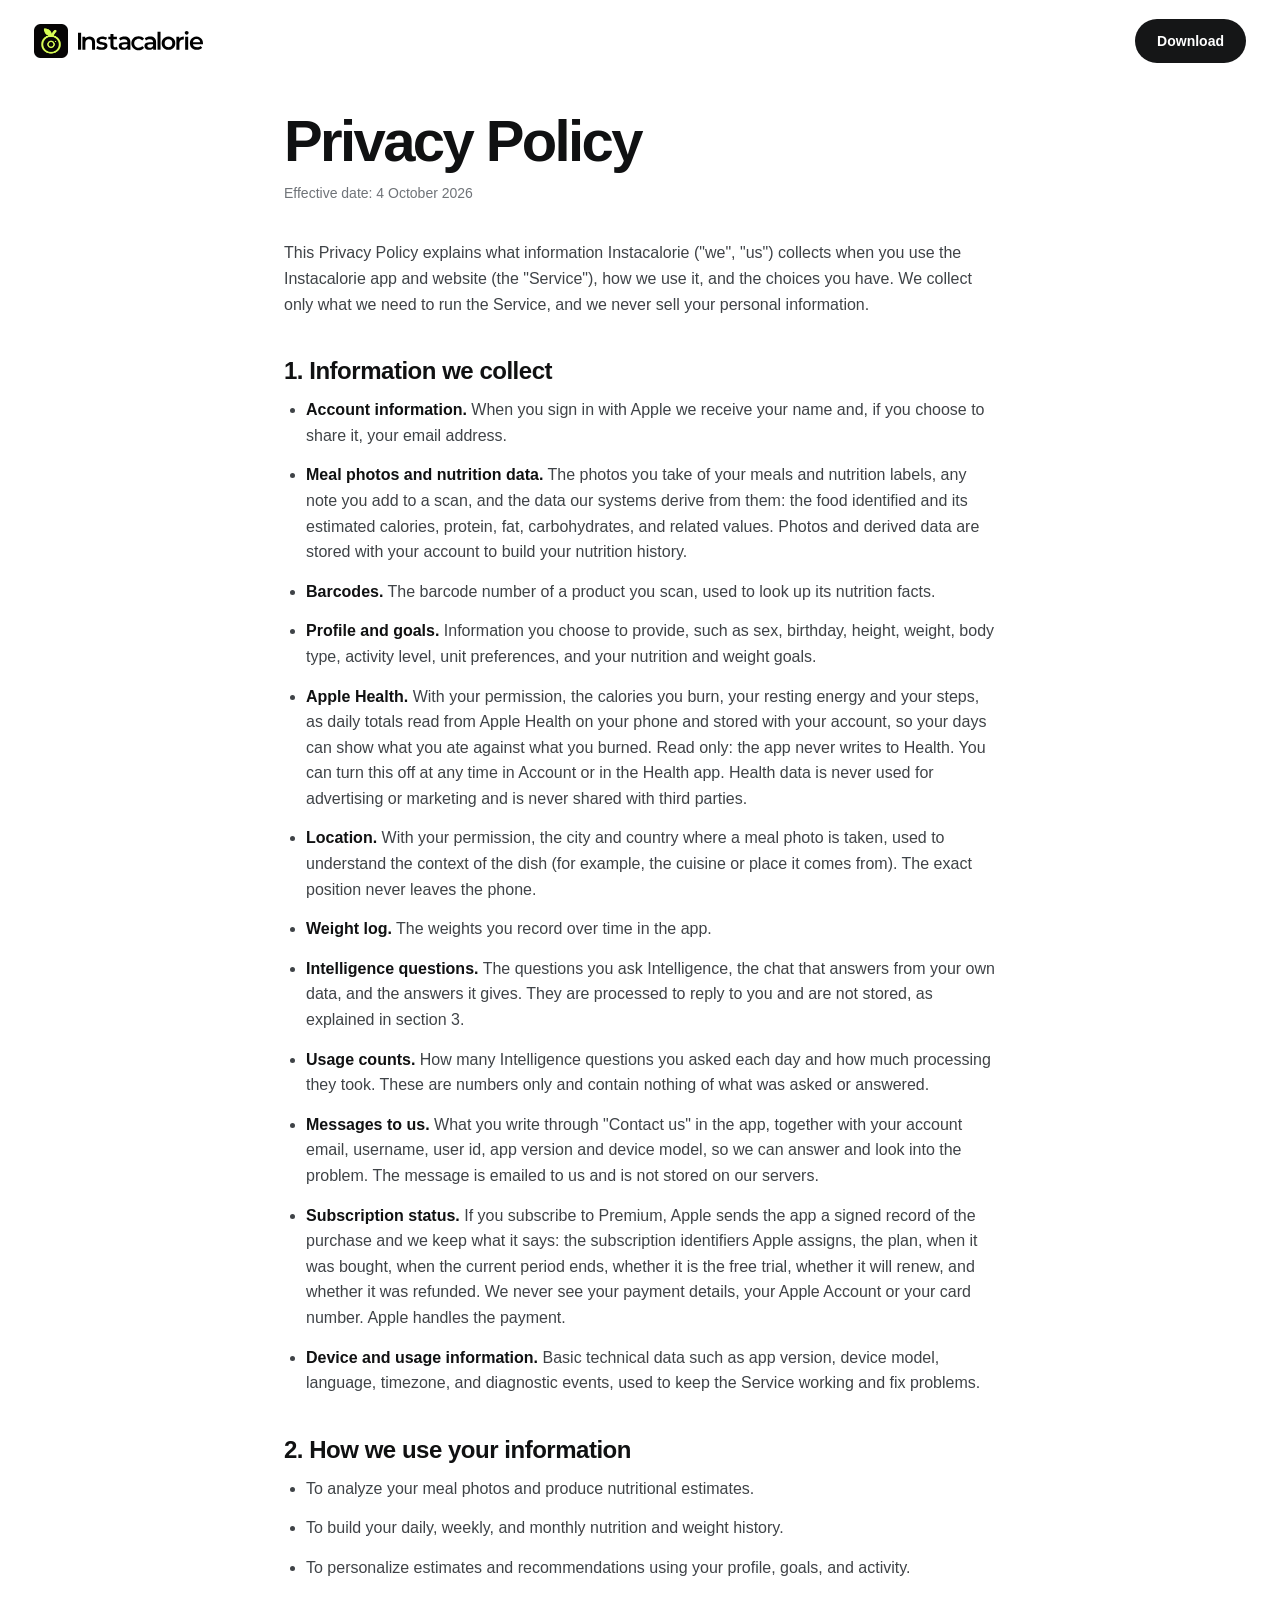
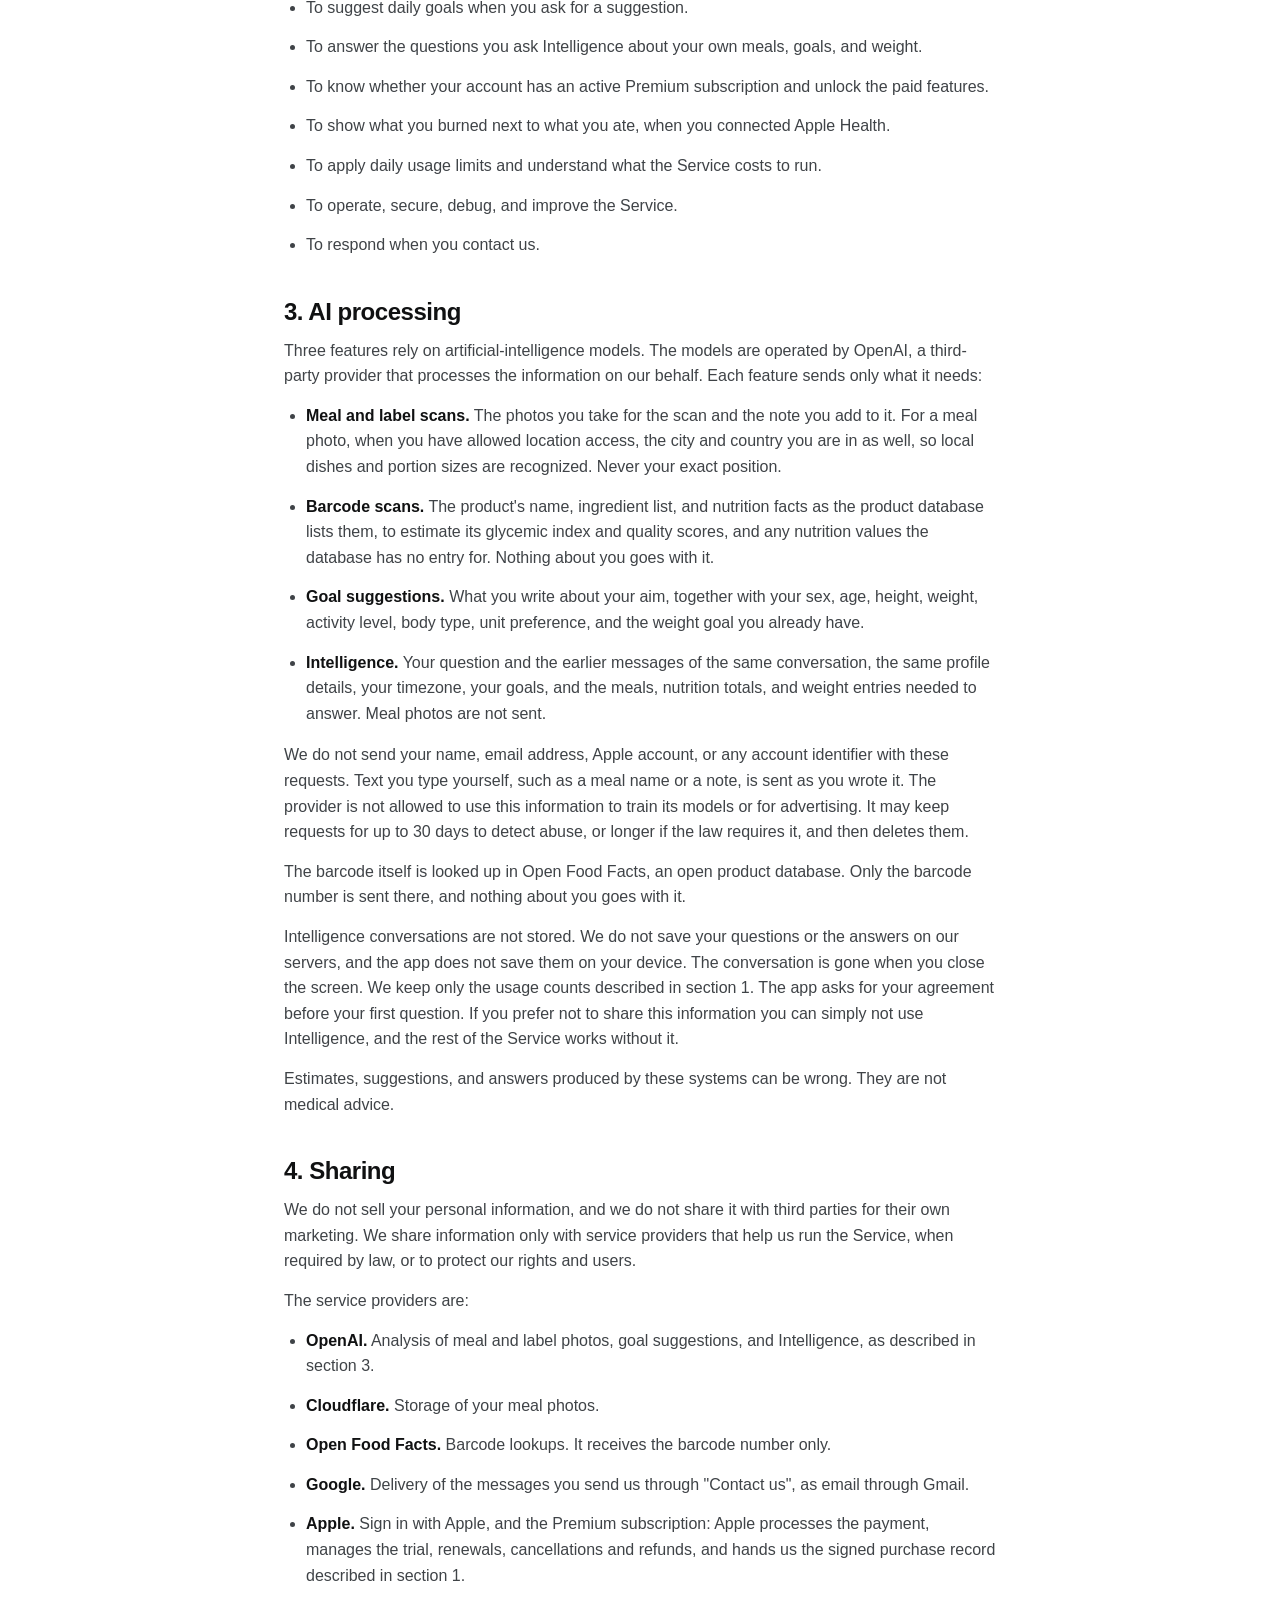
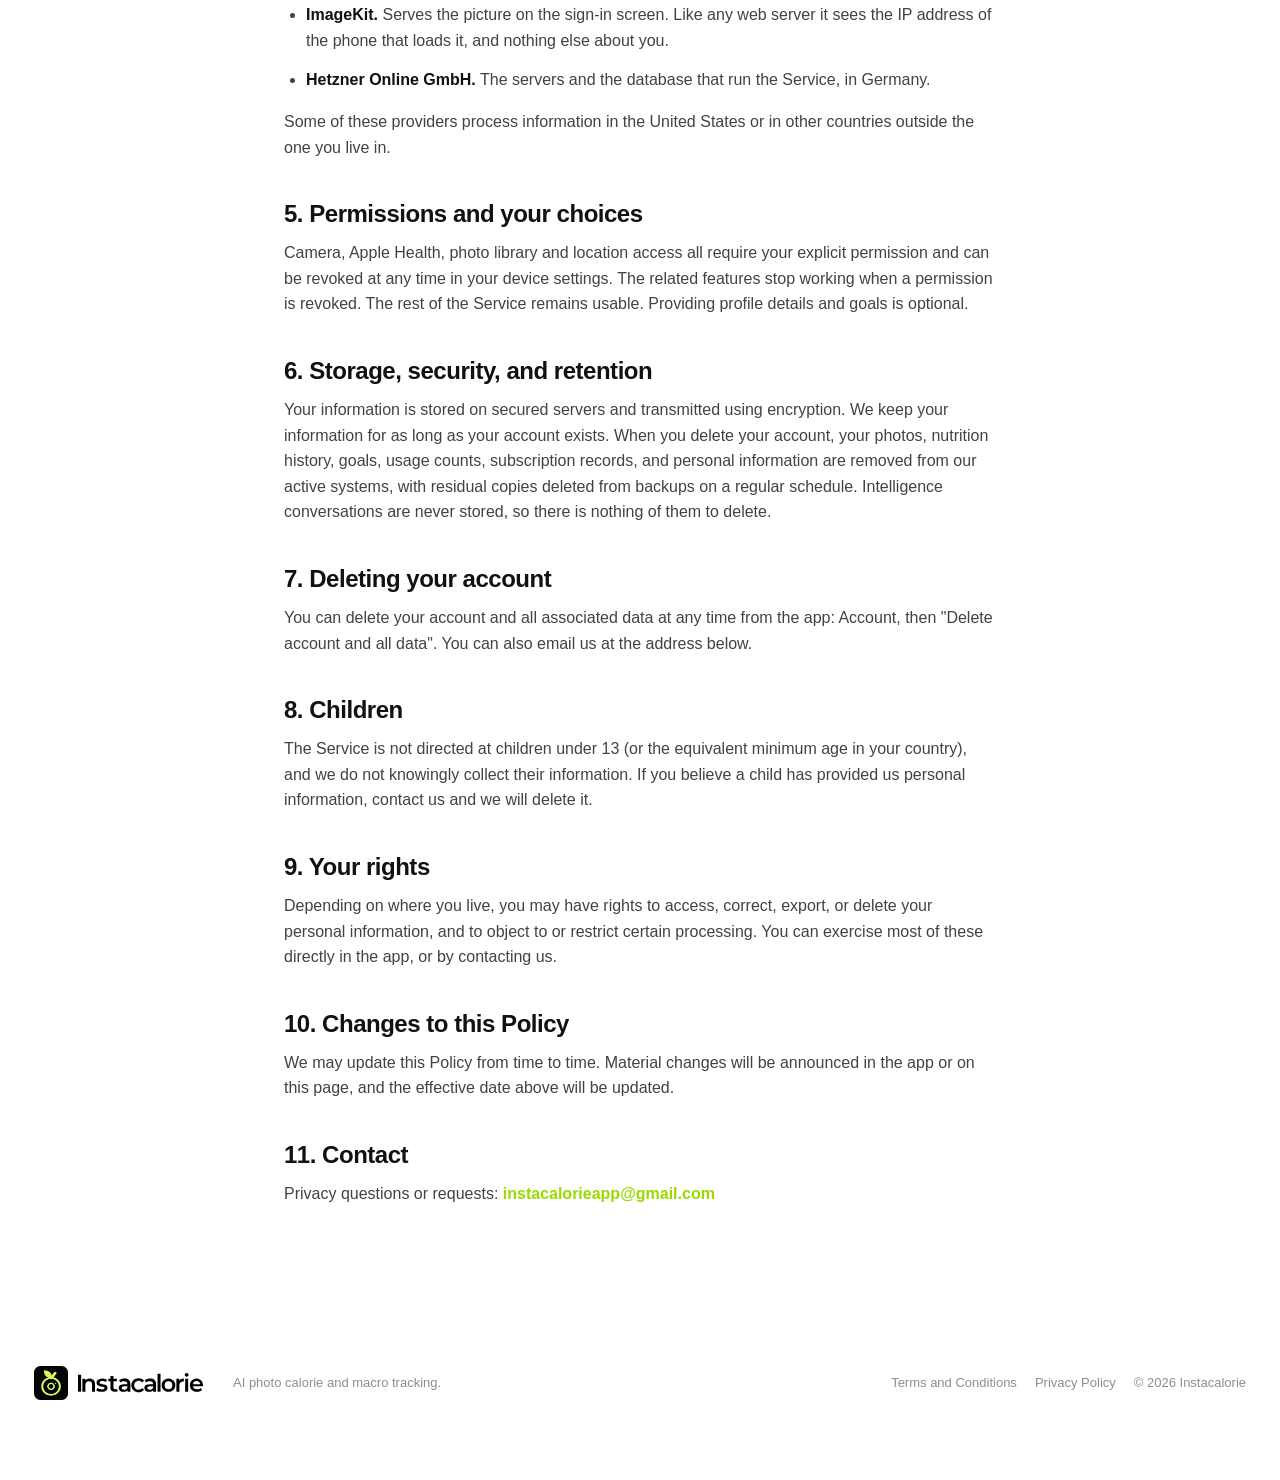
==== commit 150991ea: "App Store link on every download pill" ====
--- a/privacy/index.html
+++ b/privacy/index.html
@@ -13,7 +13,7 @@
 <link rel="stylesheet" href="/styles.css">
 </head>
 <body>
-<header class="nav"><a class="brand" href="/"><img src="/assets/logo.png" alt=""><img class="wordmark" src="/assets/wordmark.svg" alt="Instacalorie"></a><a class="pill dark appstore" href="#" data-soon> Download</a></header>
+<header class="nav"><a class="brand" href="/"><img src="/assets/logo.png" alt=""><img class="wordmark" src="/assets/wordmark.svg" alt="Instacalorie"></a><a class="pill dark appstore" href="https://apps.apple.com/us/app/instacalorie-ai-calorie-scan/id6816730159" target="_blank" rel="noopener"> Download</a></header>
 <main class="legal">
   <h1>Privacy Policy</h1>
   <p class="updated">Effective date: 4 October 2026</p>
--- a/styles.css
+++ b/styles.css
@@ -1,5 +1,5 @@
-:root{--ink:#101112;--muted:#6f7378;--lime:#caff3d;--lime2:#9bd900;--soft:#f2f6fb;--line:#e7e9eb}*{box-sizing:border-box}html{scroll-behavior:smooth}body{margin:0;font-family:-apple-system,BlinkMacSystemFont,"SF Pro Display","Segoe UI",sans-serif;color:var(--ink);background:#fff}a{color:inherit;text-decoration:none}.nav{height:82px;display:flex;align-items:center;gap:36px;max-width:1420px;margin:auto;padding:0 34px;position:relative;z-index:10}.brand{display:flex;align-items:center;gap:10px;font-weight:760;font-size:23px}.brand img{width:34px;height:34px;object-fit:contain}.nav nav{display:flex;gap:28px;margin-left:auto;font-size:14px}.nav>.brand+.pill{margin-left:auto}.pill{display:inline-flex;align-items:center;justify-content:center;border-radius:999px;padding:14px 22px;font-weight:650;font-size:14px}.dark{background:#151617;color:#fff}.light{background:#fff;border:1px solid var(--line)}.hero{text-align:center;padding:86px 24px 0;overflow:hidden;background:radial-gradient(circle at 50% 74%,rgba(202,255,61,.23),transparent 27%),radial-gradient(circle at 20% 60%,#dff7ff,transparent 27%),linear-gradient(#fff,#fbfcff)}.eyebrow,.kicker{text-transform:uppercase;letter-spacing:.12em;font-size:12px;font-weight:750;color:#7d8288}.hero h1,.section h2,.cta h2{font-size:clamp(52px,6.2vw,96px);line-height:.94;letter-spacing:-.055em;margin:18px auto 24px;max-width:1100px}.hero h1 em{font-style:normal;color:var(--lime2)}.hero>p,.lede{font-size:20px;line-height:1.55;color:var(--muted);max-width:720px;margin:0 auto 28px}.actions{display:flex;gap:10px;justify-content:center}.trust{margin:24px 0;color:#85898e;font-size:13px}.trust i{display:inline-block;width:3px;height:3px;background:#aaa;border-radius:50%;margin:0 10px 3px}.hero-art{position:relative;max-width:760px;margin:6px auto 0}.hero-img{position:relative;z-index:1;display:block;width:100%;height:auto;filter:drop-shadow(0 34px 44px rgba(155,217,0,.38)) drop-shadow(0 8px 14px rgba(16,17,18,.18))}.hero-art .aurora{position:absolute;left:-34%;right:-34%;top:36%;height:30%;border-radius:50%;background:linear-gradient(90deg,rgba(202,255,61,0),rgba(202,255,61,.55) 25%,rgba(140,230,255,.55) 50%,rgba(255,190,225,.45) 75%,rgba(202,255,61,0));filter:blur(46px);pointer-events:none}.hero-art::after{content:"";position:absolute;left:-10%;right:-10%;bottom:-2px;height:24%;background:linear-gradient(rgba(251,252,255,0),#fbfcff);z-index:2;pointer-events:none}.phone{position:absolute;border-radius:48px;box-shadow:0 35px 80px rgba(22,35,50,.22)}.p1{width:300px;left:26%;top:20px;transform:rotate(-7deg)}.p2{width:270px;right:27%;top:8px;transform:rotate(7deg)}.float{position:absolute;background:rgba(255,255,255,.92);backdrop-filter:blur(12px);border:1px solid rgba(0,0,0,.06);border-radius:18px;padding:13px 17px;box-shadow:0 14px 40px #b6c1cc55;font-size:14px}.float{z-index:3;animation:bob 6s ease-in-out infinite}.f1{left:-9%;top:22%}.f2{right:-11%;top:40%;animation-duration:7.5s;animation-delay:-2.5s}.f3{left:-4%;top:64%;animation-duration:8.5s;animation-delay:-5s}@keyframes bob{0%,100%{transform:translateY(0)}50%{transform:translateY(-10px)}}@media(prefers-reduced-motion:reduce){.float{animation:none}}.ticker{display:flex;justify-content:center;gap:60px;padding:26px;border-block:1px solid var(--line);font-weight:600;font-size:14px}.section{padding:130px 34px;max-width:1500px;margin:auto;text-align:center}.section h2{font-size:clamp(46px,5vw,76px);max-width:900px}.soft{max-width:none;background:#f5f7fa}.steps{display:grid;grid-template-columns:repeat(3,1fr);gap:18px;max-width:1400px;margin:64px auto 0;text-align:left}.steps article,.feature{background:#f3f6fa;border-radius:32px;padding:26px;overflow:hidden}.feature{background:linear-gradient(145deg,#eef7ff,#f8ffe6)}.steps article>b{font-size:13px}.media{height:430px;margin:18px -8px 25px;border-radius:24px;overflow:hidden}.media img{width:100%;height:100%;object-fit:cover}.steps h3,.feature h3,.life h3{font-size:30px;letter-spacing:-.03em;margin:10px 0}.steps p,.feature p,.life p{color:var(--muted);line-height:1.55;font-size:17px}.feature-grid{display:grid;grid-template-columns:1.35fr 1fr 1fr;gap:18px;max-width:1400px;margin:60px auto 0;text-align:left}.feature{height:700px;display:flex;flex-direction:column}.feature img{max-height:520px;max-width:100%;object-fit:contain;align-self:center;margin-top:auto;border-radius:40px;border:7px solid #151617;box-shadow:0 0 0 1.5px #3a3c3f,0 25px 40px #7892a24d}.feature.big{background:linear-gradient(145deg,#eef7ff,#f8ffe6)}.phones{display:flex;align-items:flex-end;justify-content:center;gap:18px;height:650px;overflow:hidden;margin-top:55px}.phones img{width:230px;border-radius:36px;box-shadow:0 28px 65px #5d72852b}.phones img:nth-child(2){width:265px}.phones img:nth-child(4){width:255px}.life{max-width:1250px;margin:55px auto 0;background:linear-gradient(130deg,#eff8ff,#f9ffe9);border-radius:42px;overflow:hidden;display:grid;grid-template-columns:1.2fr .8fr;text-align:left;align-items:center}.life img{width:100%;height:620px;object-fit:cover}.life-copy{padding:55px}.life-copy h3{font-size:48px}.life-copy .pill{margin-top:15px}.cta{margin:0 28px 28px;padding:120px 24px;text-align:center;border-radius:46px;background:radial-gradient(circle at 50% 110%,rgba(202,255,61,.8),transparent 35%),linear-gradient(135deg,#eef8ff,#fbfff1)}.cta img{width:60px}.cta h2{font-size:72px}.cta p{max-width:620px;margin:-5px auto 28px;color:var(--muted);font-size:18px}footer{max-width:1420px;margin:auto;padding:55px 34px 80px;display:flex;align-items:center;gap:30px;color:#8b8e92;font-size:13px}.foot-links{margin-left:auto;display:flex;gap:18px;align-items:center}.foot-links a:hover{color:var(--ink)}@media(max-width:900px){.nav nav{display:none}.nav>.pill{display:none}.nav{height:64px}.hero{padding-top:18px}.p1{left:8%;width:250px}.p2{right:8%;width:225px}.float{display:none}.ticker{gap:18px;overflow:auto;justify-content:flex-start}.steps,.feature-grid,.life{grid-template-columns:1fr}.media{height:360px}.feature{height:620px}.phones{justify-content:flex-start;overflow-x:auto;padding:30px}.life img{height:auto}.section{padding:90px 20px}.cta h2{font-size:52px}footer{flex-wrap:wrap}.foot-links{margin-left:0;flex-wrap:wrap}}@media(max-width:600px){.nav{padding:0 18px}.brand span{font-size:19px}.hero h1{font-size:54px}.hero>p{font-size:17px}.p1{left:1%;width:210px}.p2{right:1%;width:190px}.actions{flex-direction:column;align-items:center}.section h2{font-size:46px}.life-copy h3{font-size:36px}.ticker span{min-width:max-content}}
-.feature,.steps article,.life,.feature.in,.steps article.in,.life.in{opacity:1;transform:none}
+:root{--ink:#101112;--muted:#6f7378;--lime:#caff3d;--lime2:#9bd900;--soft:#f2f6fb;--line:#e7e9eb}*{box-sizing:border-box}html{scroll-behavior:smooth}body{margin:0;font-family:-apple-system,BlinkMacSystemFont,"SF Pro Display","Segoe UI",sans-serif;color:var(--ink);background:#fff}a{color:inherit;text-decoration:none}.nav{height:82px;display:flex;align-items:center;gap:36px;max-width:1420px;margin:auto;padding:0 34px;position:relative;z-index:10}.brand{display:flex;align-items:center;gap:10px;font-weight:760;font-size:23px}.brand img{width:34px;height:34px;object-fit:contain}.nav nav{display:flex;gap:28px;margin-left:auto;font-size:14px}.nav>.brand+.pill{margin-left:auto}.pill{display:inline-flex;align-items:center;justify-content:center;border-radius:999px;padding:14px 22px;font-weight:650;font-size:14px}.dark{background:#151617;color:#fff}.light{background:#fff;border:1px solid var(--line)}.hero{text-align:center;padding:86px 24px 0;overflow:hidden;background:radial-gradient(circle at 50% 74%,rgba(202,255,61,.23),transparent 27%),radial-gradient(circle at 20% 60%,#dff7ff,transparent 27%),linear-gradient(#fff,#fbfcff)}.eyebrow,.kicker{text-transform:uppercase;letter-spacing:.12em;font-size:12px;font-weight:750;color:#7d8288}.hero h1,.section h2,.cta h2{font-size:clamp(52px,6.2vw,96px);line-height:.94;letter-spacing:-.055em;margin:18px auto 24px;max-width:1100px}.hero h1 em{font-style:normal;color:var(--lime2)}.hero>p,.lede{font-size:20px;line-height:1.55;color:var(--muted);max-width:720px;margin:0 auto 28px}.actions{display:flex;gap:10px;justify-content:center}.trust{margin:24px 0;color:#85898e;font-size:13px}.trust i{display:inline-block;width:3px;height:3px;background:#aaa;border-radius:50%;margin:0 10px 3px}.hero-art{position:relative;max-width:760px;margin:6px auto 0}.hero-img{position:relative;z-index:1;display:block;width:100%;height:auto;filter:drop-shadow(0 34px 44px rgba(155,217,0,.38)) drop-shadow(0 8px 14px rgba(16,17,18,.18))}.hero-art .aurora{position:absolute;left:-34%;right:-34%;top:36%;height:30%;border-radius:50%;background:linear-gradient(90deg,rgba(202,255,61,0),rgba(202,255,61,.55) 25%,rgba(140,230,255,.55) 50%,rgba(255,190,225,.45) 75%,rgba(202,255,61,0));filter:blur(46px);pointer-events:none}.hero-art::after{content:"";position:absolute;left:-10%;right:-10%;bottom:-2px;height:24%;background:linear-gradient(rgba(251,252,255,0),#fbfcff);z-index:2;pointer-events:none}.phone{position:absolute;border-radius:48px;box-shadow:0 35px 80px rgba(22,35,50,.22)}.p1{width:300px;left:26%;top:20px;transform:rotate(-7deg)}.p2{width:270px;right:27%;top:8px;transform:rotate(7deg)}.float{position:absolute;background:rgba(255,255,255,.92);backdrop-filter:blur(12px);border:1px solid rgba(0,0,0,.06);border-radius:18px;padding:13px 17px;box-shadow:0 14px 40px #b6c1cc55;font-size:14px}.float{z-index:3;animation:bob 6s ease-in-out infinite}.f1{left:-9%;top:22%}.f2{right:-11%;top:40%;animation-duration:7.5s;animation-delay:-2.5s}.f3{left:-4%;top:64%;animation-duration:8.5s;animation-delay:-5s}.f4{right:-6%;top:16%;animation-duration:7s;animation-delay:-1s}.f5{right:-5%;top:66%;animation-duration:9s;animation-delay:-3.5s}@keyframes bob{0%,100%{transform:translateY(0)}50%{transform:translateY(-10px)}}.ticker{display:flex;justify-content:center;gap:60px;padding:26px;border-block:1px solid var(--line);font-weight:600;font-size:14px}.section{padding:130px 34px;max-width:1500px;margin:auto;text-align:center}.section h2{font-size:clamp(46px,5vw,76px);max-width:900px}.soft{max-width:none;background:#f5f7fa}.steps{display:grid;grid-template-columns:repeat(3,1fr);gap:18px;max-width:1400px;margin:64px auto 0;text-align:left}.steps article{background:#f3f6fa;border-radius:32px;padding:26px;overflow:hidden}.steps article>b{font-size:13px}.media{height:430px;margin:18px -8px 25px;border-radius:24px;overflow:hidden}.media img{width:100%;height:100%;object-fit:cover}.steps h3,.life h3{font-size:30px;letter-spacing:-.03em;margin:10px 0}.steps p,.life p{color:var(--muted);line-height:1.55;font-size:17px}.phones{display:flex;align-items:flex-end;justify-content:center;gap:18px;margin-top:55px;padding-bottom:70px}.phones img{width:230px;height:auto;flex:none;border-radius:36px;box-shadow:0 28px 65px #5d72852b}.swipe{display:none;color:var(--muted);font-size:13px;margin:12px 0 0}.phones img:nth-child(2){width:265px}.phones img:nth-child(4){width:255px}.life{max-width:1250px;margin:55px auto 0;background:linear-gradient(130deg,#eff8ff,#f9ffe9);border-radius:42px;overflow:hidden;display:grid;grid-template-columns:1.2fr .8fr;text-align:left;align-items:center}.life img{display:block;width:100%;height:auto}.life-copy{padding:55px}.life-copy h3{font-size:48px}.life-copy .pill{margin-top:15px}.cta{margin:0 28px 28px;padding:120px 24px;text-align:center;border-radius:46px;background:radial-gradient(circle at 50% 110%,rgba(202,255,61,.8),transparent 35%),linear-gradient(135deg,#eef8ff,#fbfff1)}.cta img{width:54px;height:auto}.cta h2{font-size:72px}.cta p{max-width:620px;margin:-5px auto 28px;color:var(--muted);font-size:18px}footer{max-width:1420px;margin:auto;padding:55px 34px 80px;display:flex;align-items:center;gap:30px;color:#8b8e92;font-size:13px}.foot-links{margin-left:auto;display:flex;gap:18px;align-items:center}.foot-links a:hover{color:var(--ink)}@media(max-width:900px){.nav nav{display:none}.nav>.pill{display:none}.nav{height:64px}.hero{padding-top:18px}.p1{left:8%;width:250px}.p2{right:8%;width:225px}.float{display:none}.ticker{gap:18px;overflow:auto;justify-content:flex-start}.steps,.life{grid-template-columns:1fr}.media{height:360px}.phones{justify-content:flex-start;overflow-x:auto;padding:30px 20px;gap:14px;scroll-snap-type:x mandatory;scroll-padding:20px;align-items:flex-start}.phones img{scroll-snap-align:start}.swipe{display:block}.life img{height:auto}.section{padding:90px 20px}.cta h2{font-size:52px}footer{flex-wrap:wrap}.foot-links{margin-left:0;flex-wrap:wrap}}@media(max-width:600px){.nav{padding:0 18px}.brand span{font-size:19px}.hero h1{font-size:54px}.hero>p{font-size:17px}.p1{left:1%;width:210px}.p2{right:1%;width:190px}.actions{flex-direction:column;align-items:center}.section h2{font-size:46px}.life-copy h3{font-size:36px}.ticker span{min-width:max-content}}
+
 .brand .wordmark{height:20px;width:auto}.appstore{white-space:nowrap}
 
 /* Legal pages (privacy, terms) and the 404: same shell, plain text. */
@@ -16,3 +16,38 @@
 .nf .code{font-size:clamp(72px,12vw,140px);font-weight:760;letter-spacing:-.06em;line-height:1;color:var(--lime2)}
 .nf h1{font-size:clamp(28px,4vw,40px);letter-spacing:-.03em;margin:10px 0 12px}
 .nf p{color:var(--muted);font-size:17px;max-width:38ch;margin:0 auto 26px}
+
+/* Motion. Entrances only (ease-out quint), transform and opacity only, nothing hidden
+   unless the script is there to reveal it, and everything still under reduced motion. */
+:root{--ease-out:cubic-bezier(.23,1,.32,1)}
+.js .reveal{opacity:0;transform:translateY(18px);transition:opacity .7s var(--ease-out),transform .7s var(--ease-out)}
+.js .reveal.in{opacity:1;transform:none}
+.js .phones img.reveal{transform:translateY(26px)}
+.js .ticker span.reveal{transform:translateY(10px)}
+.js .hero .rise{opacity:0;animation:rise .8s var(--ease-out) forwards}
+.js .hero .eyebrow.rise{animation-delay:.05s}
+.js .hero h1.rise{animation-delay:.12s}
+.js .hero p.rise{animation-delay:.22s}
+.js .hero .actions.rise{animation-delay:.3s}
+.js .hero .trust.rise{animation-delay:.36s}
+.js .hero .hero-art.rise{animation-delay:.42s;animation-duration:1s}
+@keyframes rise{from{opacity:0;transform:translateY(16px)}to{opacity:1;transform:none}}
+.pill{transition:transform .15s ease,background-color .15s ease}
+.pill:active{transform:scale(.97)}
+@media(hover:hover) and (pointer:fine){.pill.dark:hover{background:#2a2b2d}.pill.light:hover{background:#f6f8fa}}
+@media(prefers-reduced-motion:reduce){
+  .js .reveal{opacity:1;transform:none;transition:none}
+  .js .hero .rise{opacity:1;animation:none}
+  .float{animation:none}
+  .pill{transition:none}
+}
+
+/* Image placeholders. A picture's box is sized by its width and height attributes, so
+   while the file is on its way the box is a soft grey block that breathes (opacity only,
+   so it costs nothing) and the picture takes its place once decoded (`.ok`, set by
+   script.js). Only with JS, like the reveals. */
+.js img.ph:not(.ok){background:#eceff3;border-radius:28px;color:transparent;animation:breathe 1.3s ease-in-out infinite}
+.js .hero-img.ph:not(.ok){filter:none}
+.js .phones img.ph:not(.ok){border-radius:36px}
+@keyframes breathe{0%,100%{opacity:1}50%{opacity:.55}}
+@media(prefers-reduced-motion:reduce){.js img.ph:not(.ok){animation:none}}
